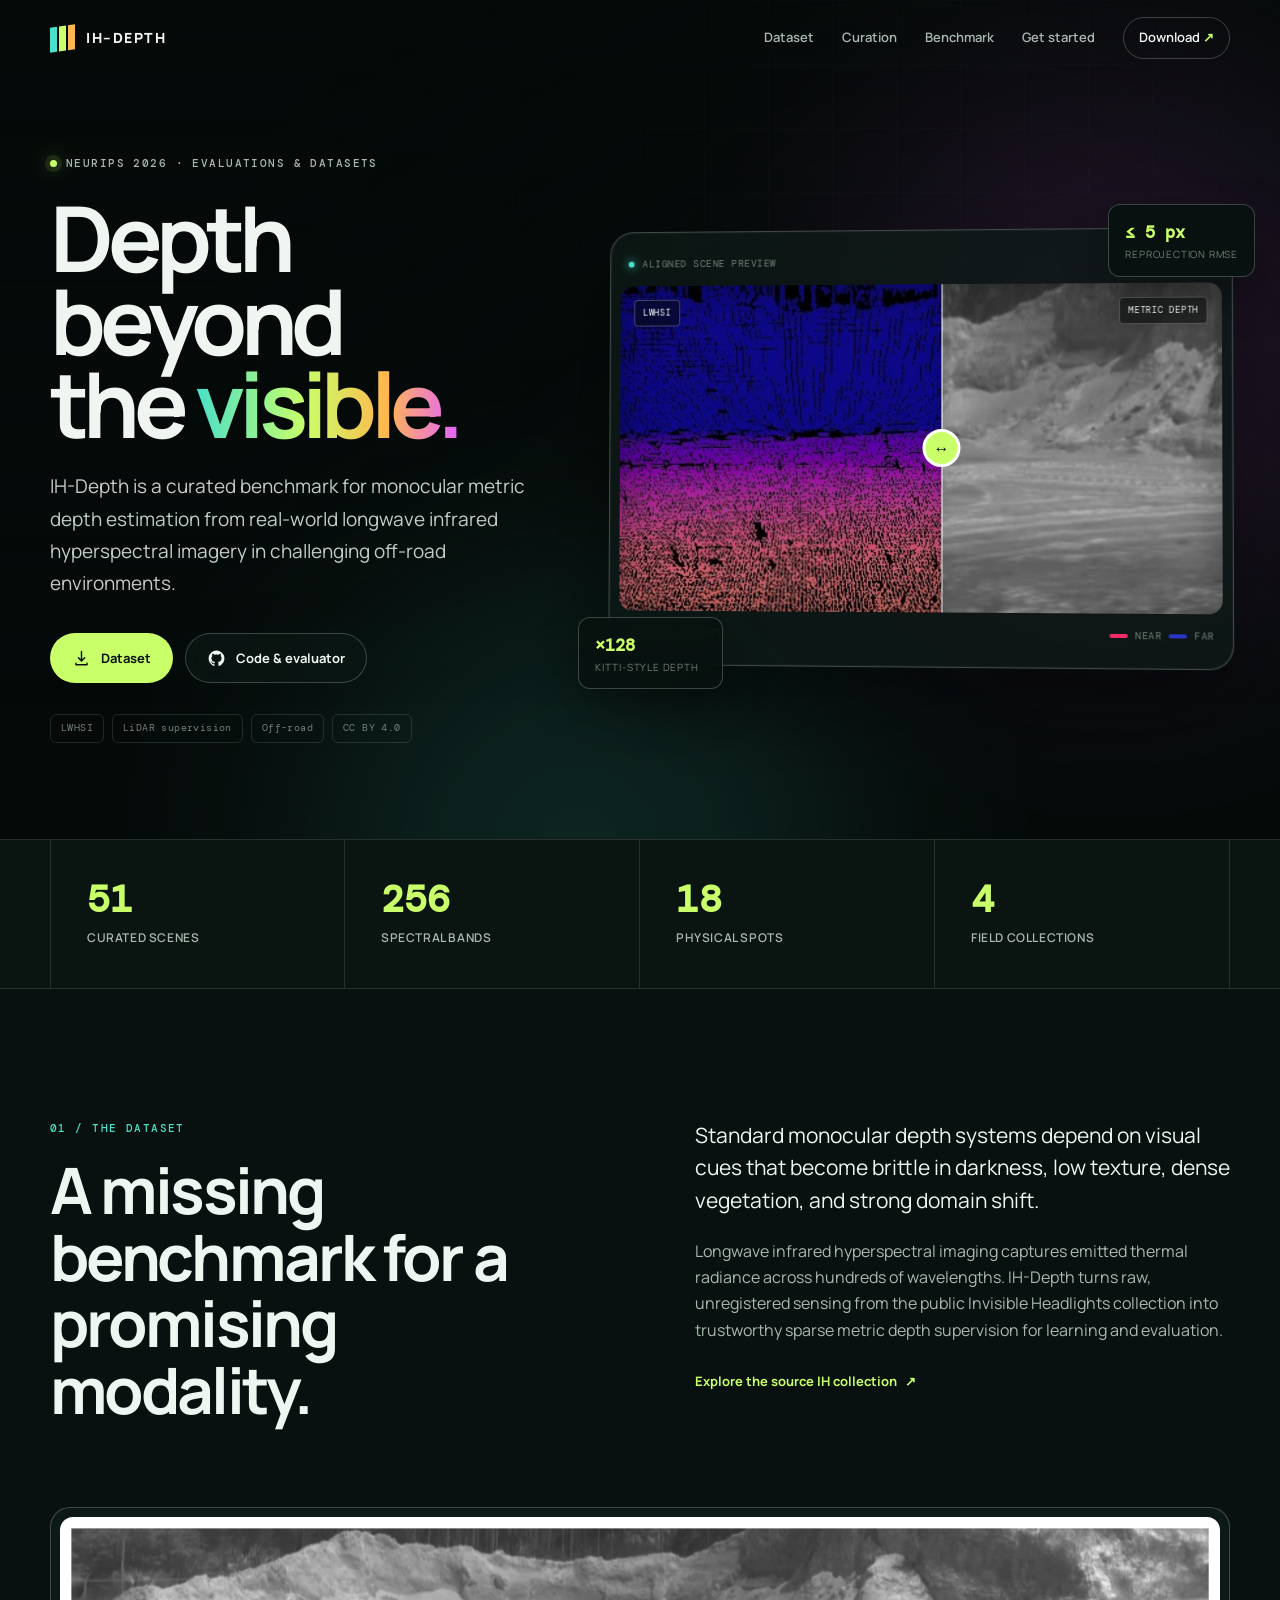
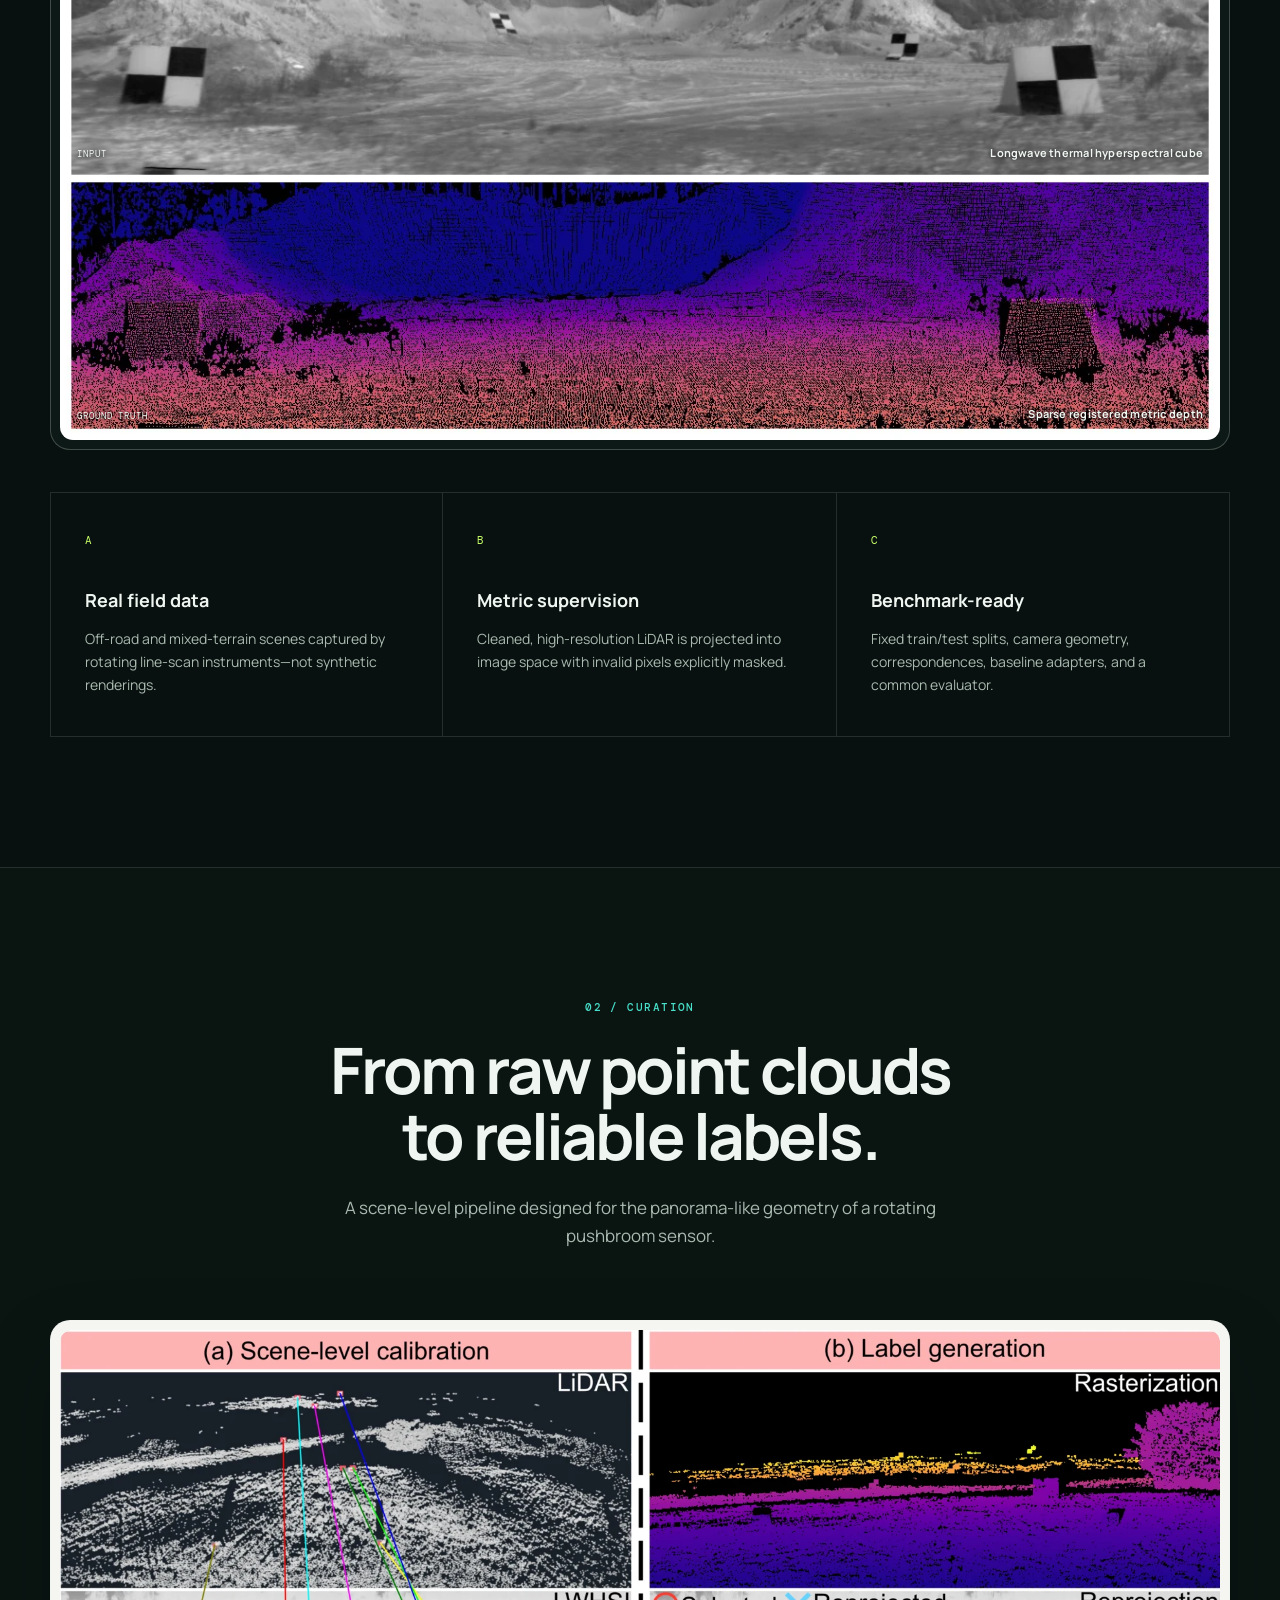
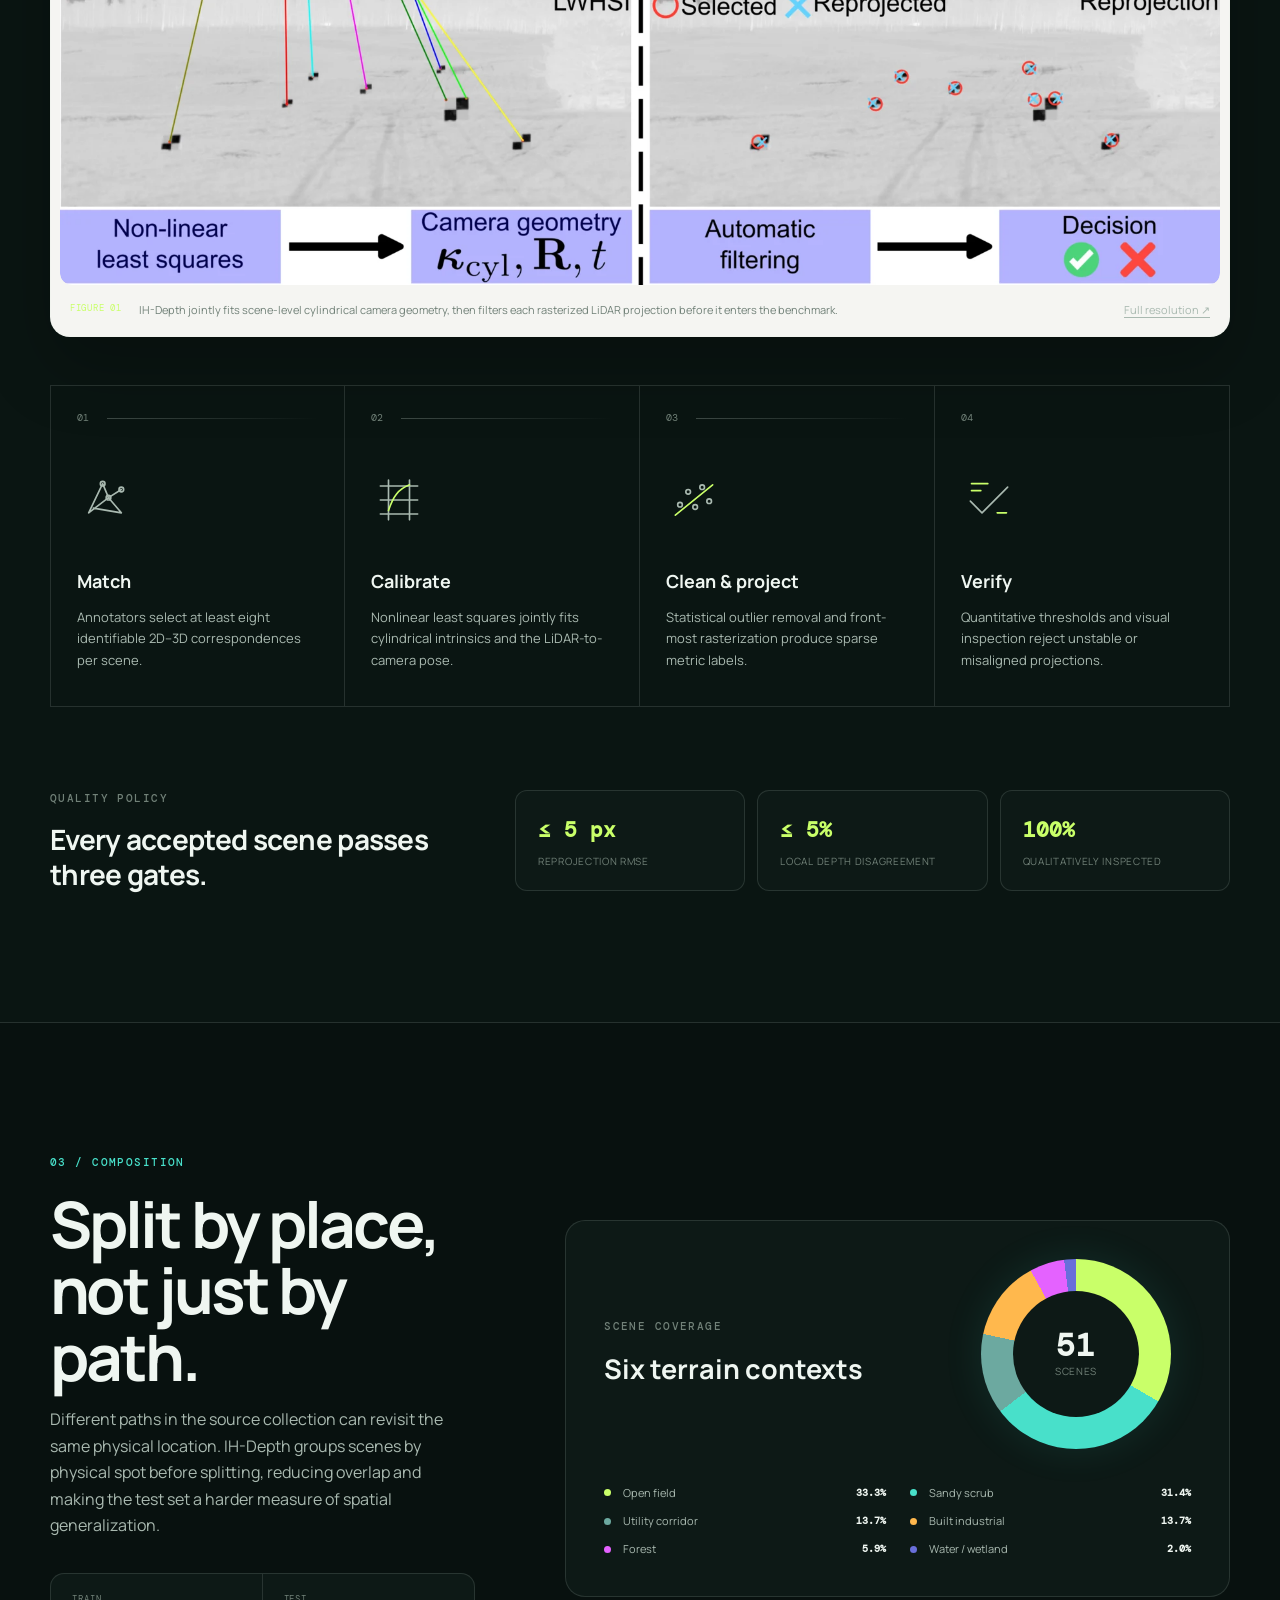
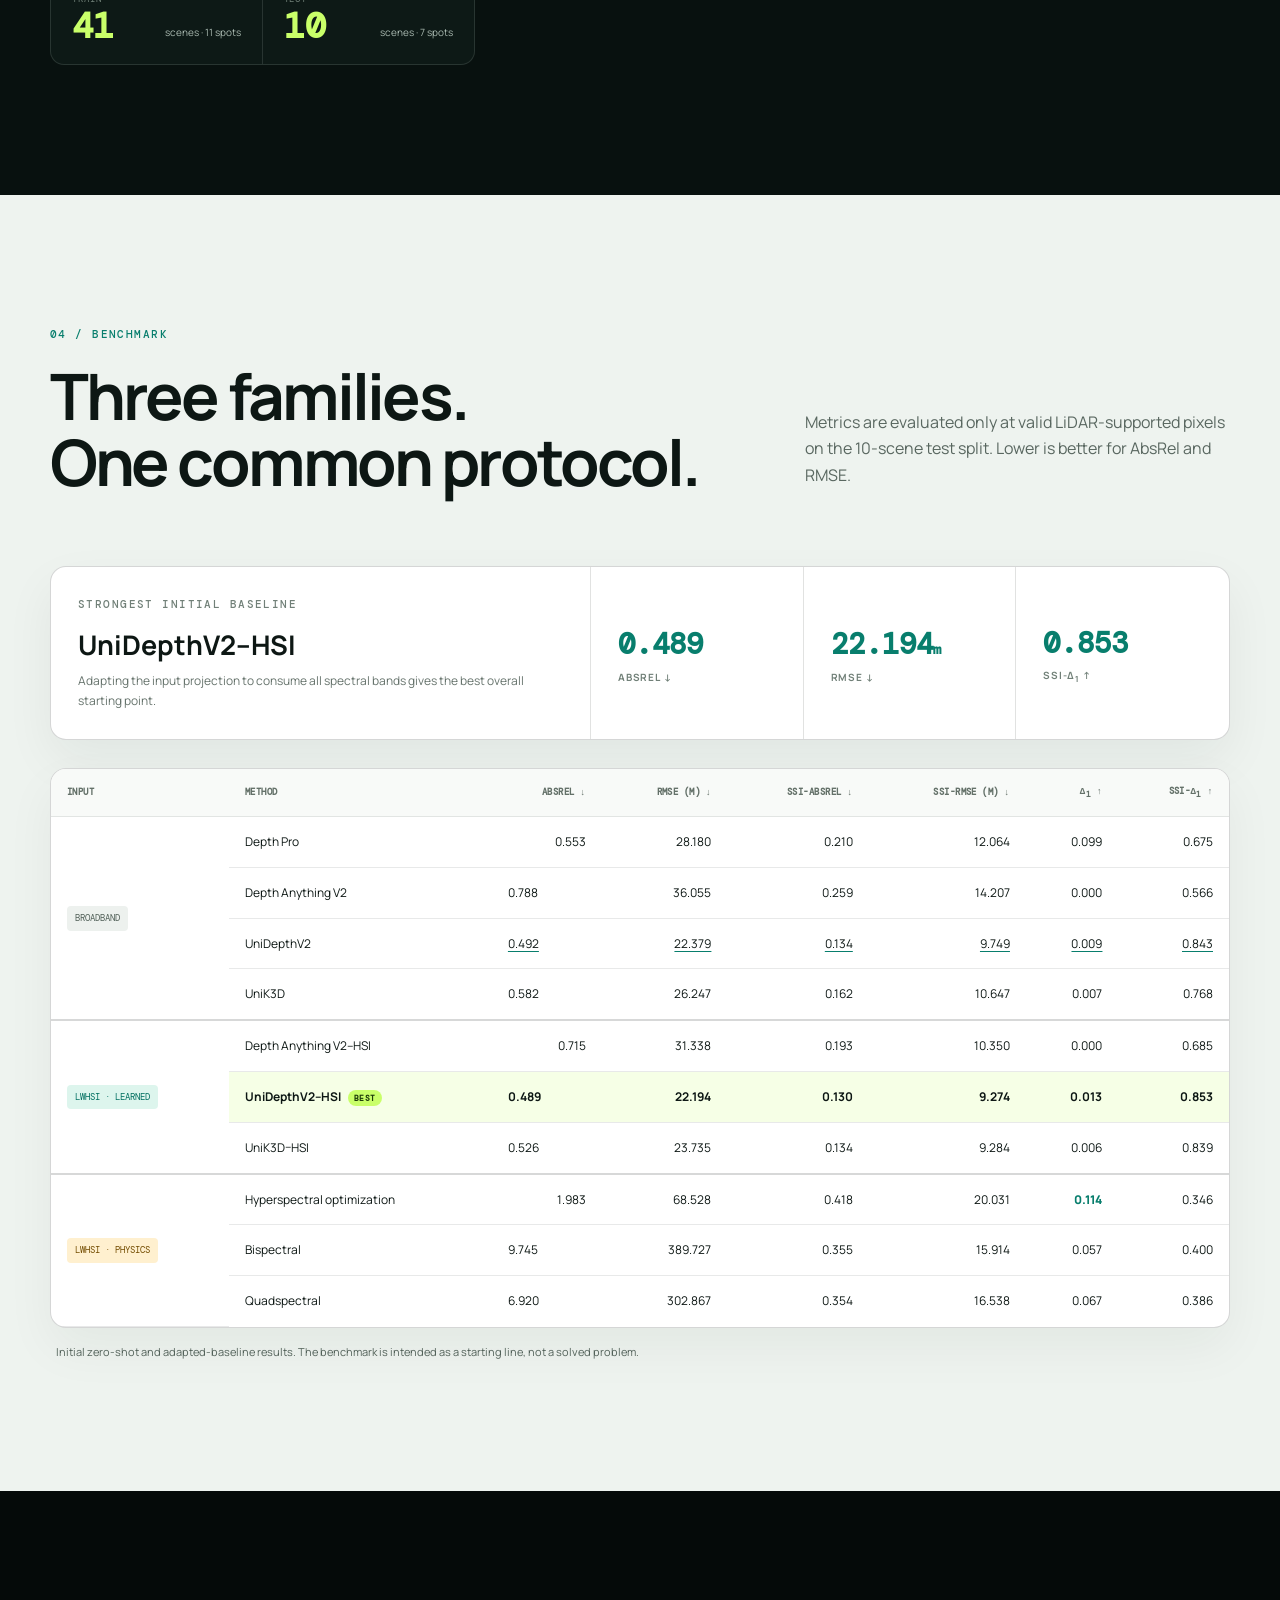
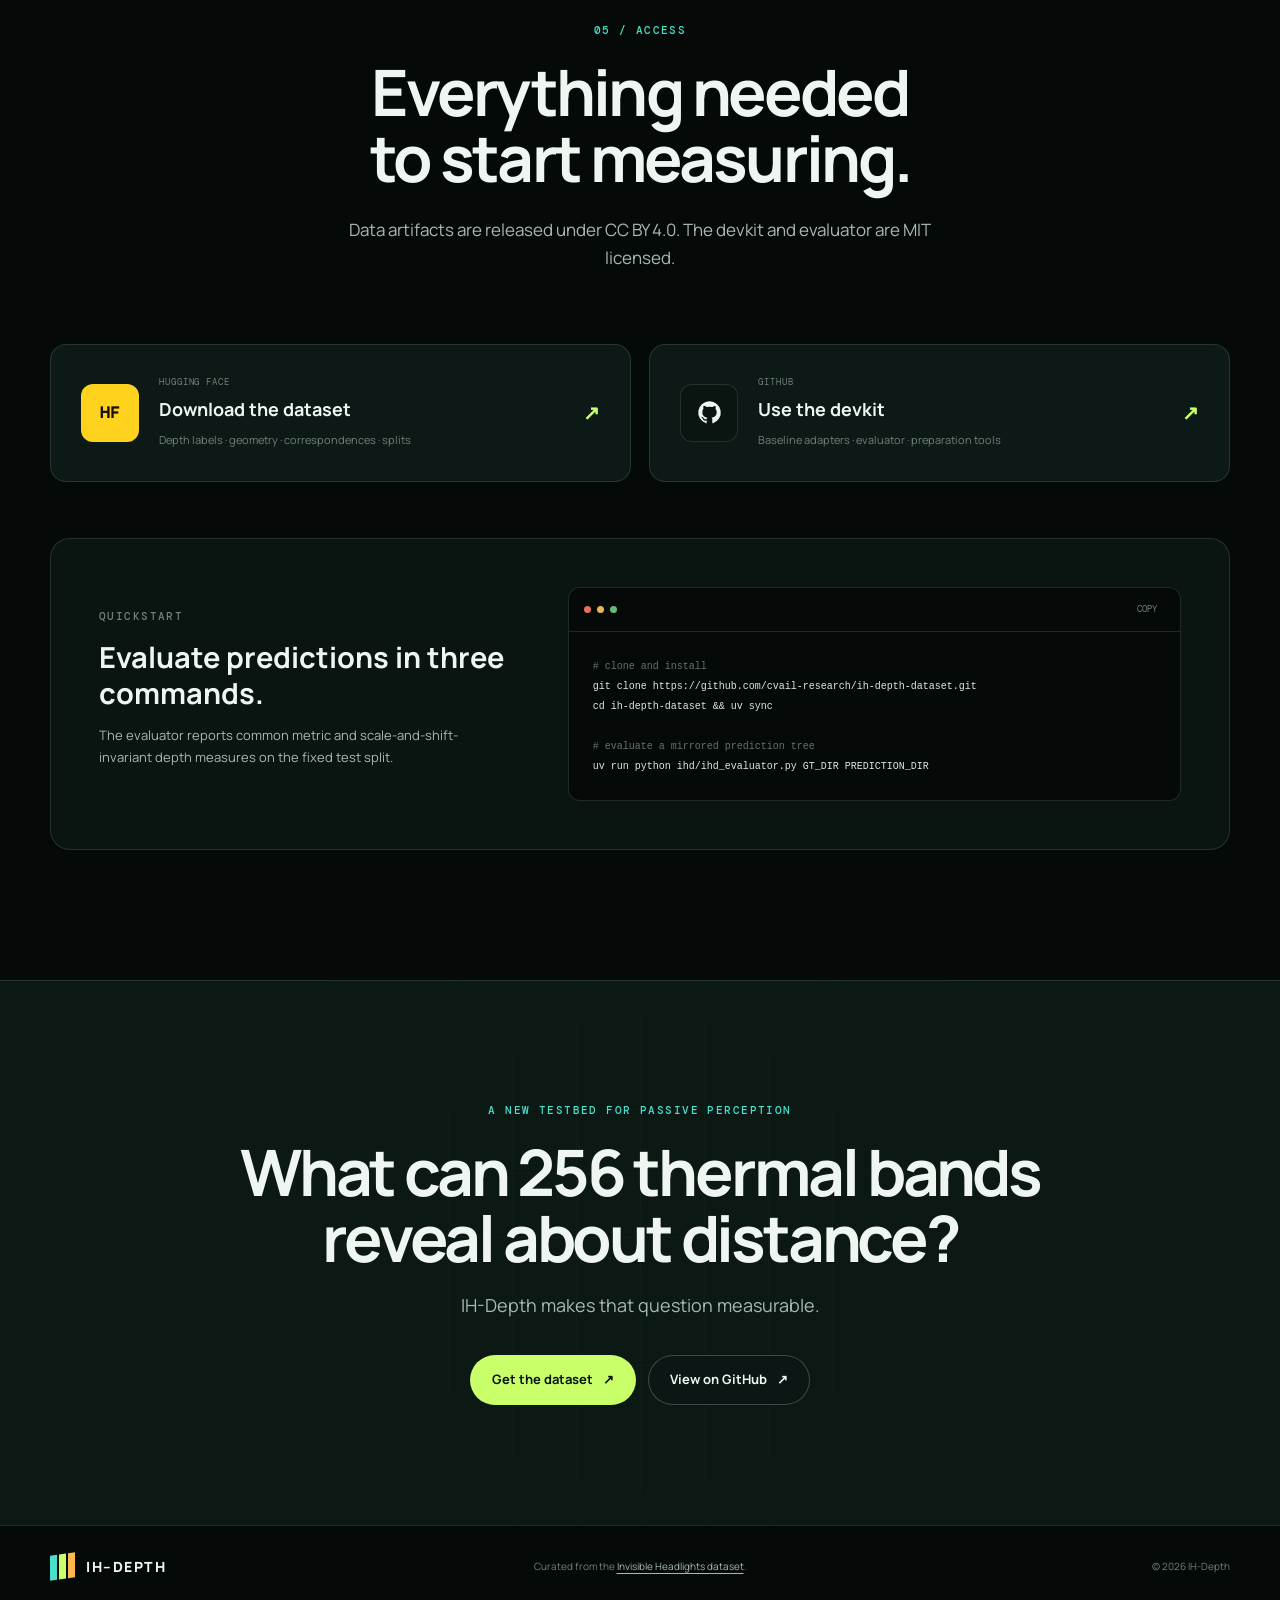
==== static/ih-depth/index.html @ dccfaf00 "feat: launch IH-Depth project page" ====
<!DOCTYPE html>
<html lang="en">
<head>
  <meta charset="utf-8">
  <meta name="viewport" content="width=device-width, initial-scale=1">
  <meta name="theme-color" content="#08110f">
  <meta name="description" content="IH-Depth is a curated benchmark for monocular metric depth estimation from real-world longwave infrared hyperspectral imagery in off-road environments.">
  <meta property="og:title" content="IH-Depth — Thermal hyperspectral depth, grounded in LiDAR">
  <meta property="og:description" content="51 real-world off-road scenes with registered sparse metric depth, cylindrical camera geometry, and a reproducible evaluator.">
  <meta property="og:type" content="website">
  <meta property="og:url" content="https://guillepinto.github.io/ih-depth/">
  <meta property="og:image" content="https://guillepinto.github.io/ih-depth/assets/dataset-overview.webp">
  <meta name="twitter:card" content="summary_large_image">
  <title>IH-Depth — LWHSI Monocular Metric Depth Benchmark</title>
  <link rel="preconnect" href="https://fonts.googleapis.com">
  <link rel="preconnect" href="https://fonts.gstatic.com" crossorigin>
  <link href="https://fonts.googleapis.com/css2?family=DM+Mono:wght@400;500&family=Manrope:wght@400;500;600;700;800&display=swap" rel="stylesheet">
  <link rel="icon" href="assets/favicon.svg" type="image/svg+xml">
  <link rel="stylesheet" href="style.css">
</head>
<body>
  <a class="skip-link" href="#main">Skip to content</a>

  <header class="site-header" data-header>
    <div class="shell nav-wrap">
      <a class="wordmark" href="#top" aria-label="IH-Depth home">
        <span class="wordmark-mark" aria-hidden="true"><i></i><i></i><i></i></span>
        <span>IH–DEPTH</span>
      </a>
      <button class="nav-toggle" type="button" aria-label="Open navigation" aria-expanded="false" data-nav-toggle>
        <span></span><span></span>
      </button>
      <nav class="nav-links" aria-label="Primary navigation" data-nav>
        <a href="#dataset">Dataset</a>
        <a href="#curation">Curation</a>
        <a href="#benchmark">Benchmark</a>
        <a href="#access">Get started</a>
        <a class="nav-cta" href="https://huggingface.co/datasets/SemilleroCV/ih-depth" target="_blank" rel="noreferrer">Download <span aria-hidden="true">↗</span></a>
      </nav>
    </div>
  </header>

  <main id="main">
    <section class="hero" id="top">
      <div class="hero-grid" aria-hidden="true"></div>
      <div class="spectral-glow spectral-glow-one" aria-hidden="true"></div>
      <div class="spectral-glow spectral-glow-two" aria-hidden="true"></div>
      <div class="shell hero-content">
        <div class="hero-copy reveal">
          <p class="eyebrow"><span class="signal-dot"></span> NeurIPS 2026 · Evaluations &amp; Datasets</p>
          <h1>Depth beyond<br>the <span class="spectral-text">visible.</span></h1>
          <p class="hero-lede">IH-Depth is a curated benchmark for monocular metric depth estimation from real-world longwave infrared hyperspectral imagery in challenging off-road environments.</p>
          <div class="hero-actions">
            <a class="button button-primary" href="https://huggingface.co/datasets/SemilleroCV/ih-depth" target="_blank" rel="noreferrer">
              <svg viewBox="0 0 24 24" aria-hidden="true"><path d="M12 3v12m0 0 4-4m-4 4-4-4M5 18v2h14v-2"/></svg>
              Dataset
            </a>
            <a class="button button-secondary" href="https://github.com/cvail-research/ih-depth-dataset" target="_blank" rel="noreferrer">
              <svg viewBox="0 0 24 24" aria-hidden="true"><path d="M12 2a10 10 0 0 0-3.16 19.49c.5.09.68-.22.68-.48v-1.88c-2.78.6-3.37-1.18-3.37-1.18-.45-1.16-1.11-1.47-1.11-1.47-.91-.62.07-.61.07-.61 1 .07 1.53 1.03 1.53 1.03.9 1.53 2.35 1.09 2.92.83.09-.65.35-1.09.64-1.34-2.22-.25-4.56-1.11-4.56-4.94 0-1.09.39-1.98 1.03-2.68-.1-.25-.45-1.27.1-2.64 0 0 .84-.27 2.75 1.02A9.56 9.56 0 0 1 12 6.82a9.5 9.5 0 0 1 2.5.34c1.91-1.29 2.75-1.02 2.75-1.02.55 1.37.2 2.39.1 2.64.64.7 1.03 1.59 1.03 2.68 0 3.84-2.34 4.68-4.57 4.93.36.31.68.92.68 1.85v2.77c0 .27.18.58.69.48A10 10 0 0 0 12 2Z"/></svg>
              Code &amp; evaluator
            </a>
          </div>
          <ul class="hero-tags" aria-label="Dataset characteristics">
            <li>LWHSI</li><li>LiDAR supervision</li><li>Off-road</li><li>CC BY 4.0</li>
          </ul>
        </div>

        <div class="hero-visual reveal" data-delay="1">
          <div class="visual-frame">
            <div class="visual-topbar">
              <div class="visual-label"><span></span> Aligned scene preview</div>
              <div class="visual-coordinates">51.0 / 256λ</div>
            </div>
            <div class="comparison" data-comparison style="--position: 54%" role="group" aria-label="Thermal and metric depth image comparison">
              <img class="comparison-image" src="assets/thermal-scene.webp" srcset="assets/thermal-scene-600.webp 600w, assets/thermal-scene.webp 1200w" sizes="(max-width: 760px) 100vw, 620px" width="1200" height="252" alt="Broadband thermal view of an off-road scene" fetchpriority="high">
              <div class="comparison-overlay">
                <img class="comparison-image" src="assets/depth-scene.webp" srcset="assets/depth-scene-600.webp 600w, assets/depth-scene.webp 1200w" sizes="(max-width: 760px) 100vw, 620px" width="1200" height="252" alt="LiDAR-derived metric depth projection of the same scene" fetchpriority="high">
              </div>
              <div class="comparison-divider" aria-hidden="true"><span>↔</span></div>
              <input type="range" min="0" max="100" value="54" aria-label="Compare thermal image with registered depth" data-comparison-slider>
              <span class="image-chip chip-left">LWHSI</span>
              <span class="image-chip chip-right">METRIC DEPTH</span>
            </div>
            <div class="visual-footer">
              <span>Drag to inspect</span>
              <span class="depth-key"><i></i> near <b></b> far</span>
            </div>
          </div>
          <div class="floating-note note-top"><strong>≤ 5 px</strong><span>reprojection RMSE</span></div>
          <div class="floating-note note-bottom"><strong>×128</strong><span>KITTI-style depth</span></div>
        </div>
      </div>
    </section>

    <section class="stat-band" aria-label="Dataset overview">
      <div class="shell stat-grid">
        <div class="stat reveal"><strong>51</strong><span>curated scenes</span></div>
        <div class="stat reveal" data-delay="1"><strong>256</strong><span>spectral bands</span></div>
        <div class="stat reveal" data-delay="2"><strong>18</strong><span>physical spots</span></div>
        <div class="stat reveal" data-delay="3"><strong>4</strong><span>field collections</span></div>
      </div>
    </section>

    <section class="section intro" id="dataset">
      <div class="shell split-layout">
        <div class="section-heading reveal">
          <p class="kicker">01 / THE DATASET</p>
          <h2>A missing benchmark for a promising modality.</h2>
        </div>
        <div class="intro-copy reveal" data-delay="1">
          <p class="lead">Standard monocular depth systems depend on visual cues that become brittle in darkness, low texture, dense vegetation, and strong domain shift.</p>
          <p>Longwave infrared hyperspectral imaging captures emitted thermal radiance across hundreds of wavelengths. IH-Depth turns raw, unregistered sensing from the public Invisible Headlights collection into trustworthy sparse metric depth supervision for learning and evaluation.</p>
          <a class="text-link" href="https://registry.opendata.aws/darpa-invisible-headlights/" target="_blank" rel="noreferrer">Explore the source IH collection <span>↗</span></a>
        </div>
      </div>

      <div class="shell panorama-card reveal">
        <img src="assets/dataset-overview.webp" srcset="assets/dataset-overview-612.webp 612w, assets/dataset-overview.webp 1224w" sizes="(max-width: 760px) 100vw, 1180px" width="1224" height="552" alt="A thermal hyperspectral scene paired with a colored LiDAR depth projection" loading="lazy" decoding="async">
        <div class="panorama-caption">
          <div><span>INPUT</span><strong>Longwave thermal hyperspectral cube</strong></div>
          <div><span>GROUND TRUTH</span><strong>Sparse registered metric depth</strong></div>
        </div>
      </div>

      <div class="shell details-grid">
        <article class="detail-card reveal">
          <div class="detail-index">A</div>
          <h3>Real field data</h3>
          <p>Off-road and mixed-terrain scenes captured by rotating line-scan instruments—not synthetic renderings.</p>
        </article>
        <article class="detail-card reveal" data-delay="1">
          <div class="detail-index">B</div>
          <h3>Metric supervision</h3>
          <p>Cleaned, high-resolution LiDAR is projected into image space with invalid pixels explicitly masked.</p>
        </article>
        <article class="detail-card reveal" data-delay="2">
          <div class="detail-index">C</div>
          <h3>Benchmark-ready</h3>
          <p>Fixed train/test splits, camera geometry, correspondences, baseline adapters, and a common evaluator.</p>
        </article>
      </div>
    </section>

    <section class="section curation-section" id="curation">
      <div class="shell">
        <div class="section-heading centered reveal">
          <p class="kicker">02 / CURATION</p>
          <h2>From raw point clouds<br>to reliable labels.</h2>
          <p class="section-subtitle">A scene-level pipeline designed for the panorama-like geometry of a rotating pushbroom sensor.</p>
        </div>

        <figure class="overview-figure reveal">
          <a class="figure-link" href="assets/curation-overview.webp" target="_blank" aria-label="Open the curation overview figure at full resolution">
            <img src="assets/curation-overview.webp" srcset="assets/curation-overview-450.webp 450w, assets/curation-overview-900.webp 900w, assets/curation-overview.webp 1800w" sizes="(max-width: 760px) 100vw, 1180px" width="1800" height="862" alt="IH-Depth pipeline: scene-level calibration matches LiDAR and LWHSI correspondences with nonlinear least squares, then rasterization, reprojection, and automatic filtering generate accepted depth labels" loading="lazy" decoding="async">
          </a>
          <figcaption><span>Figure 01</span> IH-Depth jointly fits scene-level cylindrical camera geometry, then filters each rasterized LiDAR projection before it enters the benchmark. <a href="assets/curation-overview.webp" target="_blank">Full resolution ↗</a></figcaption>
        </figure>

        <div class="pipeline">
          <article class="pipeline-step reveal">
            <div class="step-top"><span>01</span><i></i></div>
            <svg viewBox="0 0 48 48" aria-hidden="true"><path d="M10 35 22 10l5 12 11-7M10 35l17-13 11 13M14 31l24 4"/><circle cx="22" cy="10" r="2"/><circle cx="27" cy="22" r="2"/><circle cx="38" cy="15" r="2"/></svg>
            <h3>Match</h3>
            <p>Annotators select at least eight identifiable 2D–3D correspondences per scene.</p>
          </article>
          <article class="pipeline-step reveal" data-delay="1">
            <div class="step-top"><span>02</span><i></i></div>
            <svg viewBox="0 0 48 48" aria-hidden="true"><path d="M8 12h32M8 24h32M8 36h32M15 7v34M33 7v34"/><path class="accent-stroke" d="M15 33c4-12 8-18 18-22"/></svg>
            <h3>Calibrate</h3>
            <p>Nonlinear least squares jointly fits cylindrical intrinsics and the LiDAR-to-camera pose.</p>
          </article>
          <article class="pipeline-step reveal" data-delay="2">
            <div class="step-top"><span>03</span><i></i></div>
            <svg viewBox="0 0 48 48" aria-hidden="true"><circle cx="12" cy="28" r="2"/><circle cx="19" cy="17" r="2"/><circle cx="25" cy="30" r="2"/><circle cx="31" cy="13" r="2"/><circle cx="37" cy="25" r="2"/><path class="accent-stroke" d="m8 37 32-26"/></svg>
            <h3>Clean &amp; project</h3>
            <p>Statistical outlier removal and front-most rasterization produce sparse metric labels.</p>
          </article>
          <article class="pipeline-step reveal" data-delay="3">
            <div class="step-top"><span>04</span></div>
            <svg viewBox="0 0 48 48" aria-hidden="true"><path d="M8 25 18 35 40 13"/><path class="accent-stroke" d="M9 10h14M9 16h8M31 35h8"/></svg>
            <h3>Verify</h3>
            <p>Quantitative thresholds and visual inspection reject unstable or misaligned projections.</p>
          </article>
        </div>

        <div class="quality-row">
          <div class="quality-copy reveal">
            <p class="micro-label">QUALITY POLICY</p>
            <h3>Every accepted scene passes three gates.</h3>
          </div>
          <div class="quality-gates reveal" data-delay="1">
            <div><strong>≤ 5 px</strong><span>reprojection RMSE</span></div>
            <div><strong>≤ 5%</strong><span>local depth disagreement</span></div>
            <div><strong>100%</strong><span>qualitatively inspected</span></div>
          </div>
        </div>
      </div>
    </section>

    <section class="section composition-section">
      <div class="shell composition-grid">
        <div class="composition-copy reveal">
          <p class="kicker">03 / COMPOSITION</p>
          <h2>Split by place,<br>not just by path.</h2>
          <p>Different paths in the source collection can revisit the same physical location. IH-Depth groups scenes by physical spot before splitting, reducing overlap and making the test set a harder measure of spatial generalization.</p>
          <div class="split-card">
            <div><span>TRAIN</span><strong>41</strong><small>scenes · 11 spots</small></div>
            <div><span>TEST</span><strong>10</strong><small>scenes · 7 spots</small></div>
          </div>
        </div>

        <div class="terrain-card reveal" data-delay="1">
          <div class="terrain-top">
            <div>
              <p class="micro-label">SCENE COVERAGE</p>
              <h3>Six terrain contexts</h3>
            </div>
            <div class="donut" role="img" aria-label="Scene categories: 33.3% open field, 31.4% sandy scrub, 13.7% utility corridor, 13.7% built industrial, 5.9% forest, 2% water"><span><b>51</b> scenes</span></div>
          </div>
          <div class="legend">
            <div><i class="terrain-1"></i><span>Open field</span><strong>33.3%</strong></div>
            <div><i class="terrain-2"></i><span>Sandy scrub</span><strong>31.4%</strong></div>
            <div><i class="terrain-3"></i><span>Utility corridor</span><strong>13.7%</strong></div>
            <div><i class="terrain-4"></i><span>Built industrial</span><strong>13.7%</strong></div>
            <div><i class="terrain-5"></i><span>Forest</span><strong>5.9%</strong></div>
            <div><i class="terrain-6"></i><span>Water / wetland</span><strong>2.0%</strong></div>
          </div>
        </div>
      </div>
    </section>

    <section class="section benchmark-section" id="benchmark">
      <div class="shell">
        <div class="section-heading benchmark-heading reveal">
          <div>
            <p class="kicker">04 / BENCHMARK</p>
            <h2>Three families.<br>One common protocol.</h2>
          </div>
          <p>Metrics are evaluated only at valid LiDAR-supported pixels on the 10-scene test split. Lower is better for AbsRel and RMSE.</p>
        </div>

        <div class="result-callout reveal">
          <div class="result-copy">
            <p class="micro-label">STRONGEST INITIAL BASELINE</p>
            <h3>UniDepthV2–HSI</h3>
            <p>Adapting the input projection to consume all spectral bands gives the best overall starting point.</p>
          </div>
          <div class="metric"><strong>0.489</strong><span>AbsRel ↓</span></div>
          <div class="metric"><strong>22.194<span>m</span></strong><span>RMSE ↓</span></div>
          <div class="metric"><strong>0.853</strong><span>SSI-δ<sub>1</sub> ↑</span></div>
        </div>

        <section class="table-wrap reveal" aria-label="Benchmark results" tabindex="0">
          <table>
            <thead>
              <tr><th scope="col">Input</th><th scope="col">Method</th><th scope="col">AbsRel ↓</th><th scope="col">RMSE (m) ↓</th><th scope="col">SSI-AbsRel ↓</th><th scope="col">SSI-RMSE (m) ↓</th><th scope="col">δ<sub>1</sub> ↑</th><th scope="col">SSI-δ<sub>1</sub> ↑</th></tr>
            </thead>
            <tbody>
              <tr><td rowspan="4"><span class="input-pill">Broadband</span></td><td>Depth Pro</td><td>0.553</td><td>28.180</td><td>0.210</td><td>12.064</td><td>0.099</td><td>0.675</td></tr>
              <tr><td>Depth Anything V2</td><td>0.788</td><td>36.055</td><td>0.259</td><td>14.207</td><td>0.000</td><td>0.566</td></tr>
              <tr class="runner-up"><td>UniDepthV2</td><td>0.492</td><td>22.379</td><td>0.134</td><td>9.749</td><td>0.009</td><td>0.843</td></tr>
              <tr><td>UniK3D</td><td>0.582</td><td>26.247</td><td>0.162</td><td>10.647</td><td>0.007</td><td>0.768</td></tr>
              <tr class="group-start"><td rowspan="3"><span class="input-pill hsi">LWHSI · learned</span></td><td>Depth Anything V2–HSI</td><td>0.715</td><td>31.338</td><td>0.193</td><td>10.350</td><td>0.000</td><td>0.685</td></tr>
              <tr class="best"><td>UniDepthV2–HSI <span class="best-tag">best</span></td><td>0.489</td><td>22.194</td><td>0.130</td><td>9.274</td><td>0.013</td><td>0.853</td></tr>
              <tr><td>UniK3D–HSI</td><td>0.526</td><td>23.735</td><td>0.134</td><td>9.284</td><td>0.006</td><td>0.839</td></tr>
              <tr class="group-start"><td rowspan="3"><span class="input-pill physics">LWHSI · physics</span></td><td>Hyperspectral optimization</td><td>1.983</td><td>68.528</td><td>0.418</td><td>20.031</td><td class="best-cell">0.114</td><td>0.346</td></tr>
              <tr><td>Bispectral</td><td>9.745</td><td>389.727</td><td>0.355</td><td>15.914</td><td>0.057</td><td>0.400</td></tr>
              <tr><td>Quadspectral</td><td>6.920</td><td>302.867</td><td>0.354</td><td>16.538</td><td>0.067</td><td>0.386</td></tr>
            </tbody>
          </table>
        </section>
        <p class="table-note">Initial zero-shot and adapted-baseline results. The benchmark is intended as a starting line, not a solved problem.</p>
      </div>
    </section>

    <section class="section access-section" id="access">
      <div class="shell">
        <div class="section-heading centered reveal">
          <p class="kicker">05 / ACCESS</p>
          <h2>Everything needed<br>to start measuring.</h2>
          <p class="section-subtitle">Data artifacts are released under CC BY 4.0. The devkit and evaluator are MIT licensed.</p>
        </div>

        <div class="resource-grid">
          <a class="resource-card reveal" href="https://huggingface.co/datasets/SemilleroCV/ih-depth" target="_blank" rel="noreferrer">
            <div class="resource-icon hf-icon" aria-hidden="true">HF</div>
            <div><p>HUGGING FACE</p><h3>Download the dataset</h3><span>Depth labels · geometry · correspondences · splits</span></div>
            <b aria-hidden="true">↗</b>
          </a>
          <a class="resource-card reveal" data-delay="1" href="https://github.com/cvail-research/ih-depth-dataset" target="_blank" rel="noreferrer">
            <div class="resource-icon" aria-hidden="true">
              <svg viewBox="0 0 24 24"><path d="M12 2a10 10 0 0 0-3.16 19.49c.5.09.68-.22.68-.48v-1.88c-2.78.6-3.37-1.18-3.37-1.18-.45-1.16-1.11-1.47-1.11-1.47-.91-.62.07-.61.07-.61 1 .07 1.53 1.03 1.53 1.03.9 1.53 2.35 1.09 2.92.83.09-.65.35-1.09.64-1.34-2.22-.25-4.56-1.11-4.56-4.94 0-1.09.39-1.98 1.03-2.68-.1-.25-.45-1.27.1-2.64 0 0 .84-.27 2.75 1.02A9.56 9.56 0 0 1 12 6.82a9.5 9.5 0 0 1 2.5.34c1.91-1.29 2.75-1.02 2.75-1.02.55 1.37.2 2.39.1 2.64.64.7 1.03 1.59 1.03 2.68 0 3.84-2.34 4.68-4.57 4.93.36.31.68.92.68 1.85v2.77c0 .27.18.58.69.48A10 10 0 0 0 12 2Z"/></svg>
            </div>
            <div><p>GITHUB</p><h3>Use the devkit</h3><span>Baseline adapters · evaluator · preparation tools</span></div>
            <b aria-hidden="true">↗</b>
          </a>
        </div>

        <div class="quickstart reveal">
          <div class="quickstart-copy">
            <p class="micro-label">QUICKSTART</p>
            <h3>Evaluate predictions in three commands.</h3>
            <p>The evaluator reports common metric and scale-and-shift-invariant depth measures on the fixed test split.</p>
          </div>
          <div class="code-panel">
            <div class="code-top"><span><i></i><i></i><i></i></span><button type="button" data-copy data-copy-target="quickstart-code">Copy</button></div>
            <pre id="quickstart-code"><code><span class="code-muted"># clone and install</span>
git clone https://github.com/cvail-research/ih-depth-dataset.git
cd ih-depth-dataset &amp;&amp; uv sync

<span class="code-muted"># evaluate a mirrored prediction tree</span>
uv run python ihd/ihd_evaluator.py GT_DIR PREDICTION_DIR</code></pre>
          </div>
        </div>
      </div>
    </section>

    <section class="closing">
      <div class="closing-grid" aria-hidden="true"></div>
      <div class="shell closing-inner reveal">
        <p class="kicker">A NEW TESTBED FOR PASSIVE PERCEPTION</p>
        <h2>What can 256 thermal bands reveal about distance?</h2>
        <p>IH-Depth makes that question measurable.</p>
        <div class="hero-actions centered-actions">
          <a class="button button-primary" href="https://huggingface.co/datasets/SemilleroCV/ih-depth" target="_blank" rel="noreferrer">Get the dataset <span aria-hidden="true">↗</span></a>
          <a class="button button-secondary" href="https://github.com/cvail-research/ih-depth-dataset" target="_blank" rel="noreferrer">View on GitHub <span aria-hidden="true">↗</span></a>
        </div>
      </div>
    </section>
  </main>

  <footer class="footer">
    <div class="shell footer-inner">
      <a class="wordmark" href="#top"><span class="wordmark-mark" aria-hidden="true"><i></i><i></i><i></i></span><span>IH–DEPTH</span></a>
      <p>Curated from the <a href="https://registry.opendata.aws/darpa-invisible-headlights/" target="_blank" rel="noreferrer">Invisible Headlights dataset</a>.</p>
      <p>© 2026 IH-Depth</p>
    </div>
  </footer>

  <script src="script.js"></script>
</body>
</html>
---- static/ih-depth/style.css ----
:root {
  --ink: #eff6f1;
  --ink-soft: #a9b9b0;
  --ink-dim: #718178;
  --bg: #08110f;
  --bg-deep: #050a09;
  --panel: #0d1916;
  --panel-light: #12211d;
  --line: rgba(224, 239, 230, 0.13);
  --line-strong: rgba(224, 239, 230, 0.24);
  --acid: #c9ff69;
  --amber: #ffb84d;
  --magenta: #e462ff;
  --cyan: #48e0ca;
  --shell: min(1180px, calc(100vw - 48px));
  --radius: 20px;
}

* { box-sizing: border-box; }
html { scroll-behavior: smooth; scroll-padding-top: 88px; }
body {
  margin: 0;
  color: var(--ink);
  background: var(--bg);
  font-family: "Manrope", Arial, sans-serif;
  font-size: 16px;
  line-height: 1.65;
  -webkit-font-smoothing: antialiased;
}
body.nav-open { overflow: hidden; }
a { color: inherit; }
img { display: block; max-width: 100%; height: auto; }
button, input { font: inherit; }
::selection { color: var(--bg-deep); background: var(--acid); }

.skip-link {
  position: fixed;
  z-index: 1000;
  top: 8px;
  left: 8px;
  padding: 8px 14px;
  color: var(--bg);
  background: var(--acid);
  transform: translateY(-150%);
}
.skip-link:focus { transform: none; }
.shell { width: var(--shell); margin-inline: auto; }

.site-header {
  position: fixed;
  z-index: 100;
  top: 0;
  width: 100%;
  border-bottom: 1px solid transparent;
  transition: background .25s ease, border-color .25s ease, backdrop-filter .25s ease;
}
.site-header.is-scrolled {
  background: rgba(5, 10, 9, .82);
  border-color: var(--line);
  backdrop-filter: blur(18px);
}
.nav-wrap { height: 76px; display: flex; align-items: center; justify-content: space-between; }
.wordmark { display: inline-flex; gap: 11px; align-items: center; color: var(--ink); font-size: 14px; font-weight: 800; letter-spacing: .11em; text-decoration: none; }
.wordmark-mark { display: grid; width: 25px; height: 25px; grid-template-columns: repeat(3, 1fr); gap: 2px; transform: skewY(-8deg); }
.wordmark-mark i { display: block; background: var(--cyan); }
.wordmark-mark i:nth-child(2) { background: var(--acid); }
.wordmark-mark i:nth-child(3) { background: var(--amber); }
.nav-links { display: flex; align-items: center; gap: 28px; }
.nav-links a { color: var(--ink-soft); font-size: 13px; font-weight: 600; text-decoration: none; transition: color .2s ease; }
.nav-links a:hover { color: var(--ink); }
.nav-links .nav-cta { padding: 9px 15px; color: var(--ink); border: 1px solid var(--line-strong); border-radius: 999px; }
.nav-cta span { color: var(--acid); }
.nav-toggle { display: none; width: 42px; height: 42px; padding: 0; border: 1px solid var(--line); border-radius: 50%; background: var(--panel); }
.nav-toggle span { display: block; width: 17px; height: 1px; margin: 5px auto; background: var(--ink); transition: transform .2s ease; }

.hero { position: relative; min-height: 820px; overflow: hidden; padding: 154px 0 96px; background: var(--bg-deep); }
.hero-grid, .closing-grid {
  position: absolute;
  inset: 0;
  opacity: .48;
  background-image: linear-gradient(rgba(168, 205, 182, .07) 1px, transparent 1px), linear-gradient(90deg, rgba(168, 205, 182, .07) 1px, transparent 1px);
  background-size: 64px 64px;
  mask-image: linear-gradient(to bottom, black 0%, transparent 85%);
}
.hero-grid::after {
  content: "";
  position: absolute;
  inset: 0;
  background: radial-gradient(circle at 70% 50%, transparent 0, var(--bg-deep) 70%);
}
.spectral-glow { position: absolute; width: 540px; height: 540px; border-radius: 50%; filter: blur(120px); opacity: .12; }
.spectral-glow-one { top: 90px; right: -100px; background: var(--magenta); }
.spectral-glow-two { bottom: -280px; left: 24%; background: var(--cyan); }
.hero-content { position: relative; display: grid; grid-template-columns: .88fr 1.12fr; gap: 64px; align-items: center; }
.eyebrow, .kicker, .micro-label { margin: 0; font-family: "DM Mono", monospace; font-size: 11px; font-weight: 500; letter-spacing: .13em; text-transform: uppercase; }
.eyebrow { display: flex; align-items: center; gap: 9px; color: var(--ink-soft); }
.signal-dot { width: 7px; height: 7px; border-radius: 50%; background: var(--acid); box-shadow: 0 0 0 5px rgba(201, 255, 105, .1), 0 0 20px rgba(201, 255, 105, .7); }
.hero h1 { max-width: 720px; margin: 24px 0 26px; font-size: clamp(62px, 7.1vw, 106px); line-height: .91; letter-spacing: -.065em; }
.spectral-text { color: transparent; background: linear-gradient(90deg, var(--cyan), var(--acid) 42%, var(--amber) 72%, var(--magenta)); background-clip: text; -webkit-background-clip: text; }
.hero-lede { max-width: 610px; margin: 0; color: #c3cec7; font-size: 19px; line-height: 1.7; }
.hero-actions { display: flex; flex-wrap: wrap; gap: 12px; margin-top: 34px; }
.button { display: inline-flex; min-height: 50px; padding: 0 21px; align-items: center; justify-content: center; gap: 10px; border: 1px solid transparent; border-radius: 999px; font-size: 13px; font-weight: 700; text-decoration: none; transition: transform .2s ease, background .2s ease, border-color .2s ease; }
.button:hover { transform: translateY(-2px); }
.button svg { width: 19px; height: 19px; fill: none; stroke: currentColor; stroke-width: 1.8; stroke-linecap: round; stroke-linejoin: round; }
.button-secondary svg { fill: currentColor; stroke: none; }
.button-primary { color: #0a130f; background: var(--acid); }
.button-primary:hover { background: #dcff9d; }
.button-secondary { color: var(--ink); border-color: var(--line-strong); background: rgba(13, 25, 22, .68); backdrop-filter: blur(12px); }
.button-secondary:hover { border-color: rgba(201, 255, 105, .48); background: var(--panel); }
.hero-tags { display: flex; flex-wrap: wrap; gap: 8px; margin: 31px 0 0; padding: 0; list-style: none; }
.hero-tags li { padding: 5px 10px; color: var(--ink-dim); border: 1px solid var(--line); border-radius: 6px; font-family: "DM Mono", monospace; font-size: 10px; letter-spacing: .04em; }

.hero-visual { position: relative; min-width: 0; }
.visual-frame { position: relative; overflow: hidden; padding: 10px; border: 1px solid var(--line-strong); border-radius: 24px; background: rgba(13, 25, 22, .78); box-shadow: 0 40px 100px rgba(0, 0, 0, .42); transform: perspective(1300px) rotateY(-3deg) rotateX(1deg); }
.visual-frame::before { content: ""; position: absolute; z-index: 2; inset: 0; pointer-events: none; border-radius: inherit; box-shadow: inset 0 0 0 1px rgba(255,255,255,.04); }
.visual-topbar, .visual-footer { height: 44px; padding: 0 8px; display: flex; align-items: center; justify-content: space-between; color: var(--ink-dim); font-family: "DM Mono", monospace; font-size: 10px; letter-spacing: .05em; text-transform: uppercase; }
.visual-label { display: flex; align-items: center; gap: 8px; }
.visual-label span { width: 6px; height: 6px; border-radius: 50%; background: var(--cyan); box-shadow: 0 0 10px var(--cyan); }
.comparison { position: relative; height: 328px; overflow: hidden; border-radius: 14px; background: #111; cursor: ew-resize; touch-action: pan-y; }
.comparison::after { content: ""; position: absolute; inset: 0; pointer-events: none; box-shadow: inset 0 0 45px rgba(0,0,0,.35); }
.comparison-image { width: 100%; height: 100%; object-fit: cover; }
.comparison-overlay { position: absolute; inset: 0; overflow: hidden; clip-path: inset(0 calc(100% - var(--position)) 0 0); }
.comparison-overlay .comparison-image { width: 100%; max-width: none; }
.comparison-divider { position: absolute; z-index: 3; top: 0; bottom: 0; left: var(--position); width: 1px; background: rgba(255,255,255,.92); box-shadow: 0 0 12px rgba(0,0,0,.8); transform: translateX(-50%); pointer-events: none; }
.comparison-divider span { position: absolute; top: 50%; left: 50%; width: 38px; height: 38px; display: grid; place-items: center; color: var(--bg); border: 3px solid white; border-radius: 50%; background: var(--acid); font-weight: 800; transform: translate(-50%, -50%); }
.comparison input { position: absolute; z-index: 4; inset: 0; width: 100%; height: 100%; margin: 0; opacity: 0; cursor: ew-resize; }
.image-chip { position: absolute; z-index: 2; top: 14px; padding: 5px 8px; color: white; border: 1px solid rgba(255,255,255,.24); border-radius: 4px; background: rgba(5,10,9,.55); backdrop-filter: blur(8px); font-family: "DM Mono", monospace; font-size: 9px; letter-spacing: .08em; }
.chip-left { left: 14px; }
.chip-right { right: 14px; }
.depth-key { display: flex; align-items: center; gap: 7px; }
.depth-key i, .depth-key b { width: 18px; height: 4px; border-radius: 2px; }
.depth-key i { background: #f42b68; }
.depth-key b { background: #2b35c9; }
.floating-note { position: absolute; z-index: 4; min-width: 145px; padding: 13px 16px; border: 1px solid var(--line-strong); border-radius: 12px; background: rgba(8, 17, 15, .86); backdrop-filter: blur(15px); box-shadow: 0 18px 45px rgba(0,0,0,.3); }
.floating-note strong, .floating-note span { display: block; }
.floating-note strong { color: var(--acid); font-family: "DM Mono", monospace; font-size: 17px; }
.floating-note span { color: var(--ink-dim); font-size: 10px; text-transform: uppercase; letter-spacing: .08em; }
.note-top { top: -25px; right: -25px; }
.note-bottom { bottom: -22px; left: -27px; }

.stat-band { border-block: 1px solid var(--line); background: #0a1512; }
.stat-grid { display: grid; grid-template-columns: repeat(4, 1fr); }
.stat { min-height: 148px; display: flex; flex-direction: column; justify-content: center; padding: 24px 36px; border-right: 1px solid var(--line); }
.stat:first-child { border-left: 1px solid var(--line); }
.stat strong { color: var(--acid); font-family: "DM Mono", monospace; font-size: 38px; line-height: 1; }
.stat span { margin-top: 10px; color: var(--ink-soft); font-size: 12px; font-weight: 600; letter-spacing: .05em; text-transform: uppercase; }

.section { padding: 130px 0; }
.split-layout { display: grid; grid-template-columns: 1fr 1fr; gap: 110px; }
.section-heading .kicker, .kicker { color: var(--cyan); }
.section-heading h2, .composition-copy h2 { margin: 20px 0 0; max-width: 720px; font-size: clamp(42px, 5vw, 70px); line-height: 1.04; letter-spacing: -.045em; }
.intro-copy .lead { margin-top: 0; color: var(--ink); font-size: 21px; line-height: 1.55; }
.intro-copy p:not(.lead), .composition-copy > p:not(.kicker) { color: var(--ink-soft); }
.text-link { display: inline-flex; gap: 8px; margin-top: 12px; color: var(--acid); font-size: 13px; font-weight: 700; text-decoration: none; }
.text-link:hover span { transform: translate(2px, -2px); }
.text-link span { transition: transform .2s ease; }
.panorama-card { position: relative; margin-top: 84px; overflow: hidden; padding: 9px; border: 1px solid var(--line-strong); border-radius: var(--radius); background: var(--panel); }
.panorama-card img { width: 100%; border-radius: 13px; }
.panorama-caption { position: absolute; inset: 9px; display: grid; grid-template-rows: 1fr 1fr; pointer-events: none; }
.panorama-caption div { display: flex; padding: 17px; align-items: flex-end; justify-content: space-between; text-shadow: 0 1px 5px black; }
.panorama-caption span { font-family: "DM Mono", monospace; font-size: 9px; letter-spacing: .1em; }
.panorama-caption strong { font-size: 11px; letter-spacing: .02em; }
.details-grid { display: grid; grid-template-columns: repeat(3, 1fr); margin-top: 42px; border-block: 1px solid var(--line); }
.detail-card { position: relative; padding: 38px 34px 40px; border-right: 1px solid var(--line); }
.detail-card:first-child { border-left: 1px solid var(--line); }
.detail-index { color: var(--acid); font-family: "DM Mono", monospace; font-size: 11px; }
.detail-card h3 { margin: 37px 0 11px; font-size: 18px; }
.detail-card p { margin: 0; color: var(--ink-soft); font-size: 14px; }

.curation-section { background: #0a1512; border-block: 1px solid var(--line); }
.centered { text-align: center; }
.centered h2, .centered .section-subtitle { margin-inline: auto; }
.section-subtitle { max-width: 620px; margin-top: 24px; color: var(--ink-soft); font-size: 17px; }
.overview-figure { margin: 70px 0 0; overflow: hidden; padding: 9px; border: 1px solid var(--line-strong); border-radius: var(--radius); background: #f5f5f2; box-shadow: 0 30px 70px rgba(0, 0, 0, .24); }
.figure-link { display: block; overflow: hidden; border-radius: 12px; }
.overview-figure img { width: 100%; border-radius: 12px; }
.overview-figure figcaption { display: flex; gap: 18px; padding: 16px 10px 8px; color: var(--ink-dim); font-size: 11px; }
.overview-figure figcaption span { flex: 0 0 auto; color: var(--acid); font-family: "DM Mono", monospace; font-size: 9px; letter-spacing: .08em; text-transform: uppercase; }
.overview-figure figcaption a { flex: 0 0 auto; margin-left: auto; color: var(--ink-soft); text-underline-offset: 3px; }
.pipeline { display: grid; grid-template-columns: repeat(4, 1fr); margin-top: 48px; border-block: 1px solid var(--line); }
.pipeline-step { min-height: 320px; padding: 24px 26px 30px; border-right: 1px solid var(--line); }
.pipeline-step:first-child { border-left: 1px solid var(--line); }
.step-top { display: flex; align-items: center; }
.step-top span { color: var(--ink-dim); font-family: "DM Mono", monospace; font-size: 10px; }
.step-top i { flex: 1; height: 1px; margin-left: 18px; background: linear-gradient(90deg, var(--line-strong), transparent); }
.pipeline-step svg { width: 56px; height: 56px; margin: 45px 0 32px; fill: none; stroke: var(--ink-soft); stroke-width: 1.4; stroke-linecap: round; stroke-linejoin: round; }
.pipeline-step svg .accent-stroke { stroke: var(--acid); }
.pipeline-step h3 { margin: 0 0 10px; font-size: 18px; }
.pipeline-step p { margin: 0; color: var(--ink-soft); font-size: 13px; }
.quality-row { display: grid; grid-template-columns: .7fr 1.3fr; gap: 80px; margin-top: 82px; align-items: center; }
.micro-label { color: var(--ink-dim); }
.quality-copy h3 { max-width: 410px; margin: 14px 0 0; font-size: 28px; line-height: 1.25; letter-spacing: -.025em; }
.quality-gates { display: grid; grid-template-columns: repeat(3, 1fr); gap: 12px; }
.quality-gates div { padding: 22px; border: 1px solid var(--line); border-radius: 12px; background: var(--panel); }
.quality-gates strong { display: block; color: var(--acid); font-family: "DM Mono", monospace; font-size: 21px; }
.quality-gates span { display: block; margin-top: 7px; color: var(--ink-dim); font-size: 10px; line-height: 1.4; text-transform: uppercase; letter-spacing: .07em; }

.composition-grid { display: grid; grid-template-columns: .78fr 1.22fr; gap: 90px; align-items: center; }
.composition-copy > p:not(.kicker) { max-width: 480px; }
.split-card { display: grid; grid-template-columns: 1fr 1fr; max-width: 450px; margin-top: 35px; border: 1px solid var(--line); border-radius: 14px; background: var(--panel); }
.split-card > div { display: grid; padding: 18px 21px; grid-template-columns: 1fr auto; align-items: end; }
.split-card > div:first-child { border-right: 1px solid var(--line); }
.split-card span { grid-column: 1 / -1; color: var(--ink-dim); font-family: "DM Mono", monospace; font-size: 9px; letter-spacing: .1em; }
.split-card strong { color: var(--acid); font-family: "DM Mono", monospace; font-size: 35px; line-height: 1.1; }
.split-card small { padding-bottom: 5px; color: var(--ink-soft); font-size: 10px; }
.terrain-card { padding: 38px; border: 1px solid var(--line); border-radius: var(--radius); background: var(--panel); }
.terrain-top { display: grid; grid-template-columns: 1fr 210px; gap: 30px; align-items: center; }
.terrain-top h3 { margin: 12px 0 0; font-size: 27px; }
.donut { position: relative; width: 190px; aspect-ratio: 1; display: grid; place-items: center; border-radius: 50%; background: conic-gradient(var(--acid) 0 33.3%, var(--cyan) 33.3% 64.7%, #6ca9a0 64.7% 78.4%, var(--amber) 78.4% 92.1%, var(--magenta) 92.1% 98%, #696fda 98%); box-shadow: 0 0 40px rgba(72, 224, 202, .1); }
.donut::before { content: ""; position: absolute; width: 126px; aspect-ratio: 1; border-radius: 50%; background: var(--panel); }
.donut span { position: relative; z-index: 1; color: var(--ink-dim); font-size: 10px; text-align: center; text-transform: uppercase; letter-spacing: .07em; }
.donut b { display: block; color: var(--ink); font-family: "DM Mono", monospace; font-size: 31px; line-height: 1.15; }
.legend { display: grid; grid-template-columns: 1fr 1fr; gap: 10px 24px; margin-top: 35px; }
.legend div { display: grid; grid-template-columns: 10px 1fr auto; gap: 9px; align-items: center; color: var(--ink-soft); font-size: 11px; }
.legend i { width: 7px; height: 7px; border-radius: 50%; }
.legend strong { color: var(--ink); font-family: "DM Mono", monospace; font-size: 10px; }
.terrain-1 { background: var(--acid); }.terrain-2 { background: var(--cyan); }.terrain-3 { background: #6ca9a0; }.terrain-4 { background: var(--amber); }.terrain-5 { background: var(--magenta); }.terrain-6 { background: #696fda; }

.benchmark-section { background: #eef3ef; color: #0d1714; }
.benchmark-section .kicker { color: #087e6d; }
.benchmark-heading { display: grid; grid-template-columns: 1fr .65fr; gap: 100px; align-items: end; }
.benchmark-heading > p { margin: 0 0 8px; color: #596760; }
.result-callout { display: grid; grid-template-columns: 1.65fr repeat(3, .65fr); margin-top: 70px; overflow: hidden; border: 1px solid rgba(8, 17, 15, .17); border-radius: 16px; background: white; box-shadow: 0 20px 50px rgba(18, 36, 29, .06); }
.result-callout > div { min-height: 172px; padding: 27px; display: flex; flex-direction: column; justify-content: center; border-right: 1px solid rgba(8, 17, 15, .12); }
.result-callout > div:last-child { border: 0; }
.result-copy .micro-label { color: #718078; }
.result-copy h3 { margin: 10px 0 3px; font-size: 27px; }
.result-copy p:last-child { margin: 0; color: #66736c; font-size: 12px; }
.metric strong { color: #087e6d; font-family: "DM Mono", monospace; font-size: 29px; }
.metric strong span { font-size: 14px; }
.metric > span { color: #718078; font-size: 10px; font-weight: 700; text-transform: uppercase; letter-spacing: .08em; }
.table-wrap { margin-top: 28px; overflow-x: auto; border: 1px solid rgba(8, 17, 15, .17); border-radius: 16px; background: white; box-shadow: 0 20px 50px rgba(18, 36, 29, .05); }
table { width: 100%; min-width: 970px; border-collapse: collapse; font-size: 12px; }
th, td { padding: 15px 16px; text-align: right; border-bottom: 1px solid rgba(8, 17, 15, .09); white-space: nowrap; }
th:first-child, th:nth-child(2), td:first-child, td:nth-child(2) { text-align: left; }
thead th { color: #647169; background: #f8faf8; font-family: "DM Mono", monospace; font-size: 9px; letter-spacing: .05em; text-transform: uppercase; }
tbody tr:last-child td { border-bottom: 0; }
.group-start td { border-top: 2px solid rgba(8, 17, 15, .16); }
.best { background: rgba(201, 255, 105, .17); font-weight: 700; }
.runner-up td:not(:first-child) { text-decoration-color: #087e6d; text-decoration-line: underline; text-decoration-thickness: 1px; text-underline-offset: 3px; }
.best-cell { color: #087e6d; font-weight: 800; }
.input-pill { display: inline-block; padding: 5px 8px; color: #526159; border-radius: 4px; background: #edf1ee; font-family: "DM Mono", monospace; font-size: 9px; text-transform: uppercase; }
.input-pill.hsi { color: #006f60; background: #ddf5ed; }
.input-pill.physics { color: #744d00; background: #fff0cf; }
.best-tag { margin-left: 5px; padding: 3px 6px; color: #1e3c0a; border-radius: 999px; background: var(--acid); font-family: "DM Mono", monospace; font-size: 8px; letter-spacing: .06em; text-transform: uppercase; }
.table-note { margin: 15px 6px 0; color: #526159; font-size: 11px; }

.access-section { background: var(--bg-deep); }
.resource-grid { display: grid; grid-template-columns: 1fr 1fr; gap: 18px; margin-top: 72px; }
.resource-card { display: grid; grid-template-columns: 58px 1fr auto; gap: 20px; padding: 30px; align-items: center; border: 1px solid var(--line); border-radius: 16px; background: var(--panel); text-decoration: none; transition: transform .2s ease, border-color .2s ease, background .2s ease; }
.resource-card:hover { transform: translateY(-3px); border-color: rgba(201,255,105,.4); background: var(--panel-light); }
.resource-icon { width: 58px; height: 58px; display: grid; place-items: center; border: 1px solid var(--line); border-radius: 12px; background: #0a1512; }
.resource-icon svg { width: 27px; fill: var(--ink); }
.hf-icon { color: #15110a; border: 0; background: #ffd21e; font-family: "DM Mono", monospace; font-weight: 700; }
.resource-card p { margin: 0 0 5px; color: var(--ink-dim); font-family: "DM Mono", monospace; font-size: 9px; letter-spacing: .1em; }
.resource-card h3 { margin: 0; font-size: 18px; }
.resource-card span { color: var(--ink-dim); font-size: 11px; }
.resource-card > b { color: var(--acid); font-size: 20px; }
.quickstart { display: grid; grid-template-columns: .8fr 1.2fr; gap: 60px; margin-top: 56px; padding: 48px; border: 1px solid var(--line); border-radius: var(--radius); background: #0a1512; align-items: center; }
.quickstart-copy h3 { margin: 14px 0; font-size: 29px; line-height: 1.25; }
.quickstart-copy p:last-child { color: var(--ink-soft); font-size: 13px; }
.code-panel { overflow: hidden; border: 1px solid var(--line); border-radius: 12px; background: #050a09; }
.code-top { height: 44px; padding: 0 15px; display: flex; align-items: center; justify-content: space-between; border-bottom: 1px solid var(--line); }
.code-top > span { display: flex; gap: 6px; }
.code-top i { width: 7px; height: 7px; border-radius: 50%; background: #344039; }
.code-top i:nth-child(1) { background: #e46f5d; }.code-top i:nth-child(2) { background: #e6b557; }.code-top i:nth-child(3) { background: #6bb875; }
.code-top button { padding: 4px 8px; color: var(--ink-dim); border: 0; border-radius: 4px; background: transparent; font-family: "DM Mono", monospace; font-size: 9px; text-transform: uppercase; cursor: pointer; }
.code-top button:hover { color: var(--acid); background: var(--panel); }
pre { margin: 0; padding: 24px; overflow-x: auto; color: #dce9e1; font-family: "DM Mono", monospace; font-size: 10px; line-height: 1.9; }
.code-muted { color: #61736a; }

.closing { position: relative; overflow: hidden; padding: 120px 0; border-top: 1px solid var(--line); background: #0b1814; }
.closing-grid { mask-image: radial-gradient(circle at center, black 0%, transparent 75%); }
.closing-inner { position: relative; text-align: center; }
.closing-inner h2 { max-width: 850px; margin: 20px auto; font-size: clamp(43px, 5vw, 72px); line-height: 1.03; letter-spacing: -.05em; }
.closing-inner > p:not(.kicker) { color: var(--ink-soft); font-size: 18px; }
.centered-actions { justify-content: center; }
.footer { padding: 28px 0; border-top: 1px solid var(--line); background: var(--bg-deep); }
.footer-inner { display: grid; grid-template-columns: 1fr auto 1fr; align-items: center; gap: 30px; }
.footer p { margin: 0; color: var(--ink-dim); font-size: 10px; }
.footer p:last-child { text-align: right; }
.footer a:not(.wordmark) { color: var(--ink-soft); text-underline-offset: 3px; }

.reveal { opacity: 1; transform: none; }
.animations .reveal { opacity: 0; transform: translateY(20px); transition: opacity .7s ease, transform .7s ease; }
.reveal[data-delay="1"] { transition-delay: .08s; }.reveal[data-delay="2"] { transition-delay: .16s; }.reveal[data-delay="3"] { transition-delay: .24s; }
.animations .reveal.is-visible { opacity: 1; transform: none; }

@media (max-width: 1000px) {
  .hero { min-height: 0; }
  .hero-content { grid-template-columns: 1fr; }
  .hero-copy { max-width: 780px; }
  .hero-visual { max-width: 780px; }
  .split-layout { gap: 60px; }
  .pipeline { grid-template-columns: 1fr 1fr; }
  .pipeline-step:nth-child(3) { border-left: 1px solid var(--line); }
  .pipeline-step:nth-child(-n+2) { border-bottom: 1px solid var(--line); }
  .composition-grid { grid-template-columns: 1fr; }
  .composition-copy { max-width: 700px; }
  .benchmark-heading { gap: 50px; }
  .result-callout { grid-template-columns: 1.4fr repeat(3, .7fr); }
  .result-callout > div { padding: 20px; }
  .metric strong { font-size: 22px; }
  .quickstart { gap: 35px; padding: 34px; }
}

@media (max-width: 760px) {
  :root { --shell: min(100% - 32px, 640px); }
  .site-header { background: rgba(5, 10, 9, .88); border-color: var(--line); backdrop-filter: blur(16px); }
  .nav-wrap { height: 66px; }
  .nav-toggle { display: block; }
  .nav-open .nav-toggle span:first-child { transform: translateY(3px) rotate(45deg); }
  .nav-open .nav-toggle span:last-child { transform: translateY(-3px) rotate(-45deg); }
  .nav-links { position: fixed; inset: 66px 0 0; padding: 42px 24px; display: none; flex-direction: column; align-items: stretch; gap: 0; background: rgba(5, 10, 9, .97); }
  .nav-open .nav-links { display: flex; }
  .nav-links a { padding: 18px 4px; border-bottom: 1px solid var(--line); font-size: 18px; }
  .nav-links .nav-cta { margin-top: 20px; text-align: center; }
  .hero { padding: 124px 0 78px; }
  .hero-content { gap: 60px; }
  .hero h1 { font-size: clamp(58px, 18vw, 82px); }
  .hero-lede { font-size: 16px; }
  .visual-frame { transform: none; }
  .comparison { height: 240px; }
  .floating-note { display: none; }
  .stat-grid { grid-template-columns: 1fr 1fr; }
  .stat { min-height: 110px; padding: 22px; border-bottom: 1px solid var(--line); }
  .stat:nth-child(odd) { border-left: 1px solid var(--line); }
  .stat strong { font-size: 30px; }
  .section { padding: 92px 0; }
  .split-layout, .quality-row, .quickstart { grid-template-columns: 1fr; gap: 40px; }
  .section-heading h2, .composition-copy h2 { font-size: 43px; }
  .intro-copy .lead { font-size: 18px; }
  .panorama-card { margin-top: 55px; }
  .panorama-caption { display: none; }
  .details-grid { grid-template-columns: 1fr; }
  .detail-card, .detail-card:first-child { border-inline: 1px solid var(--line); border-bottom: 1px solid var(--line); }
  .detail-card:last-child { border-bottom: 0; }
  .detail-card h3 { margin-top: 20px; }
  .pipeline { grid-template-columns: 1fr; }
  .pipeline-step, .pipeline-step:nth-child(3) { min-height: 0; border-inline: 1px solid var(--line); border-bottom: 1px solid var(--line); }
  .pipeline-step svg { margin: 30px 0 23px; }
  .quality-gates { grid-template-columns: 1fr; }
  .terrain-card { padding: 25px; }
  .terrain-top { grid-template-columns: 1fr 150px; }
  .donut { width: 145px; }
  .donut::before { width: 95px; }
  .legend { grid-template-columns: 1fr; }
  .benchmark-heading { grid-template-columns: 1fr; gap: 25px; }
  .result-callout { grid-template-columns: 1fr 1fr 1fr; }
  .result-copy { grid-column: 1 / -1; }
  .result-callout > div { min-height: 130px; }
  .result-callout .metric { border-top: 1px solid rgba(8,17,15,.12); }
  .resource-grid { grid-template-columns: 1fr; }
  .quickstart { padding: 25px; }
  .closing-inner h2 { font-size: 43px; }
  .footer-inner { grid-template-columns: 1fr; text-align: center; }
  .footer p:last-child { text-align: center; }
}

@media (max-width: 470px) {
  .hero h1 { font-size: 54px; }
  .hero-actions .button { width: 100%; }
  .comparison { height: 190px; }
  .visual-coordinates { display: none; }
  .stat { padding: 18px; }
  .stat span { font-size: 9px; }
  .section-heading h2, .composition-copy h2, .closing-inner h2 { font-size: 37px; }
  .terrain-top { grid-template-columns: 1fr; }
  .donut { margin-inline: auto; }
  .split-card small { display: none; }
  .result-callout { grid-template-columns: 1fr; }
  .result-copy { grid-column: auto; }
  .result-callout > div { min-height: 105px; border-right: 0; border-bottom: 1px solid rgba(8,17,15,.12); }
  .resource-card { grid-template-columns: 48px 1fr auto; padding: 22px 18px; gap: 14px; }
  .resource-icon { width: 48px; height: 48px; }
  .resource-card span { display: none; }
  pre { padding: 18px; font-size: 8px; }
}

@media (prefers-reduced-motion: reduce) {
  html { scroll-behavior: auto; }
  *, *::before, *::after { scroll-behavior: auto !important; transition-duration: .01ms !important; animation-duration: .01ms !important; animation-iteration-count: 1 !important; }
  .animations .reveal { opacity: 1; transform: none; }
}
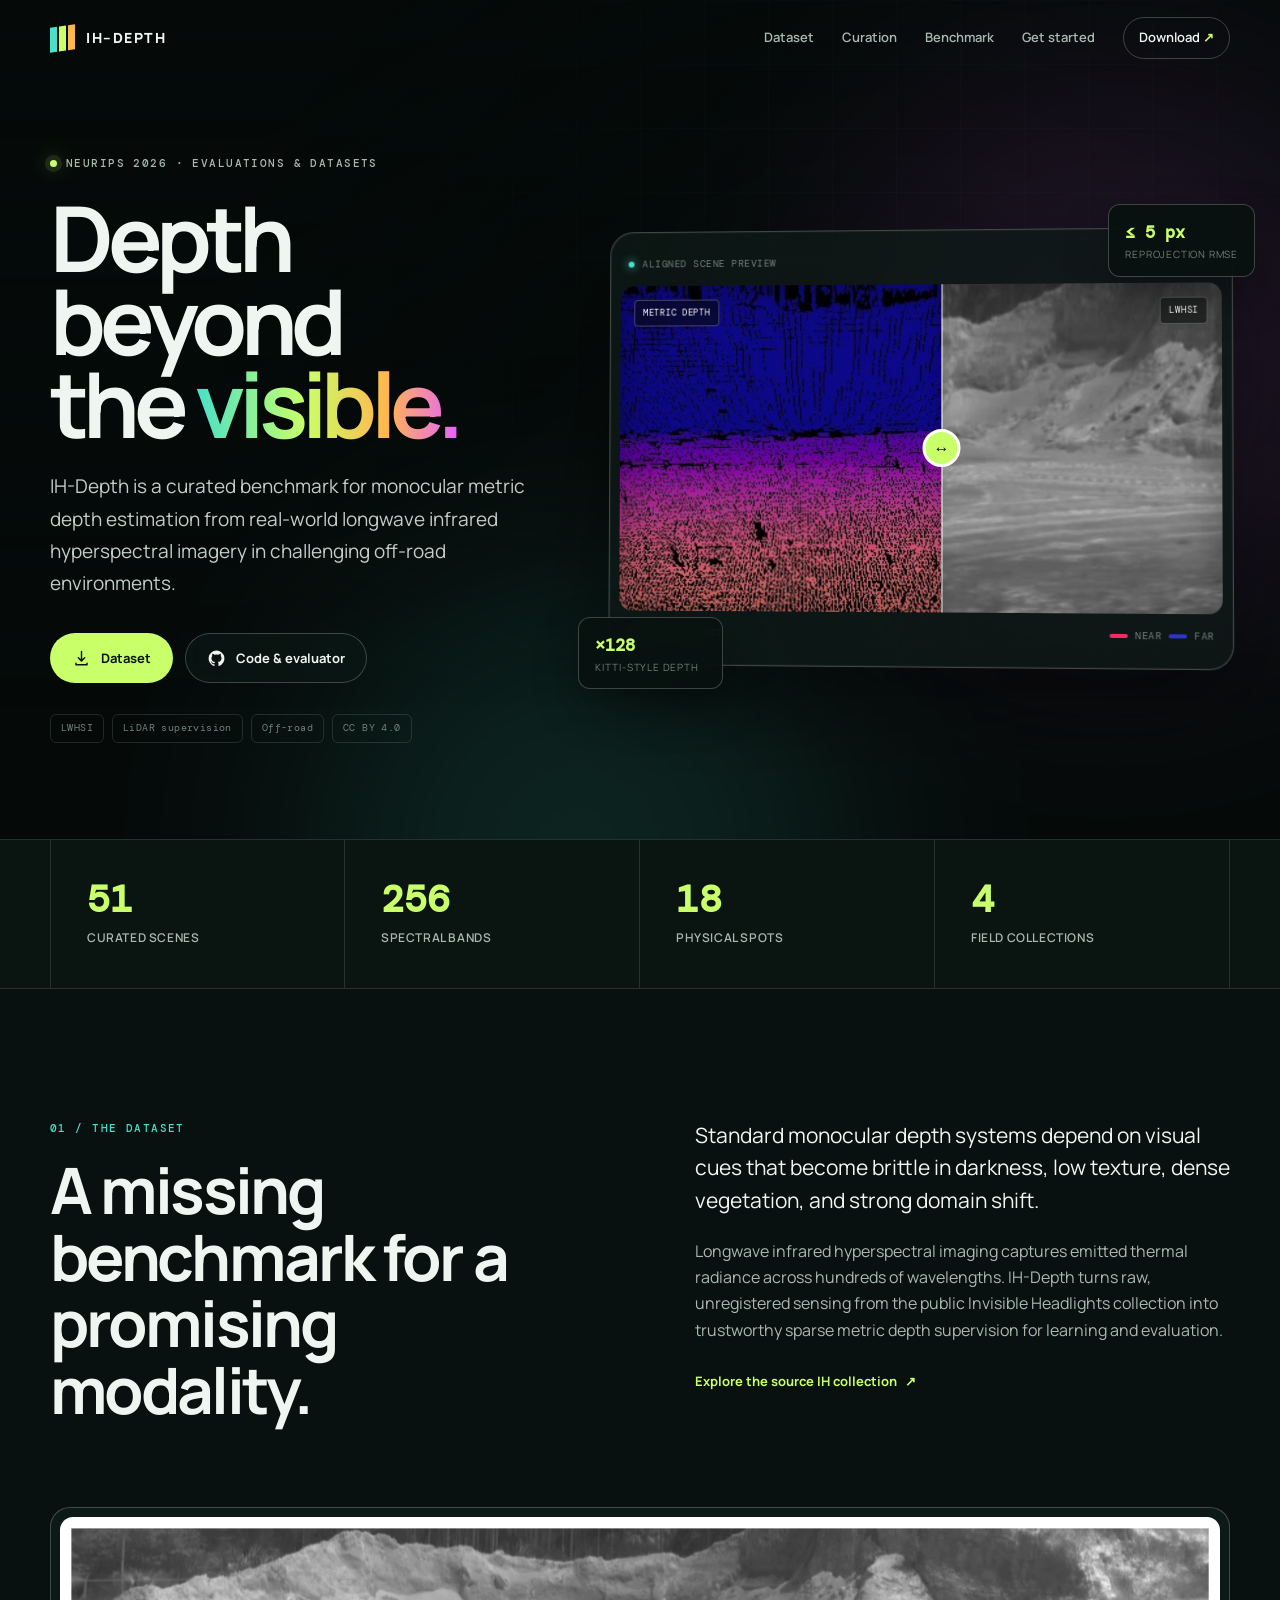
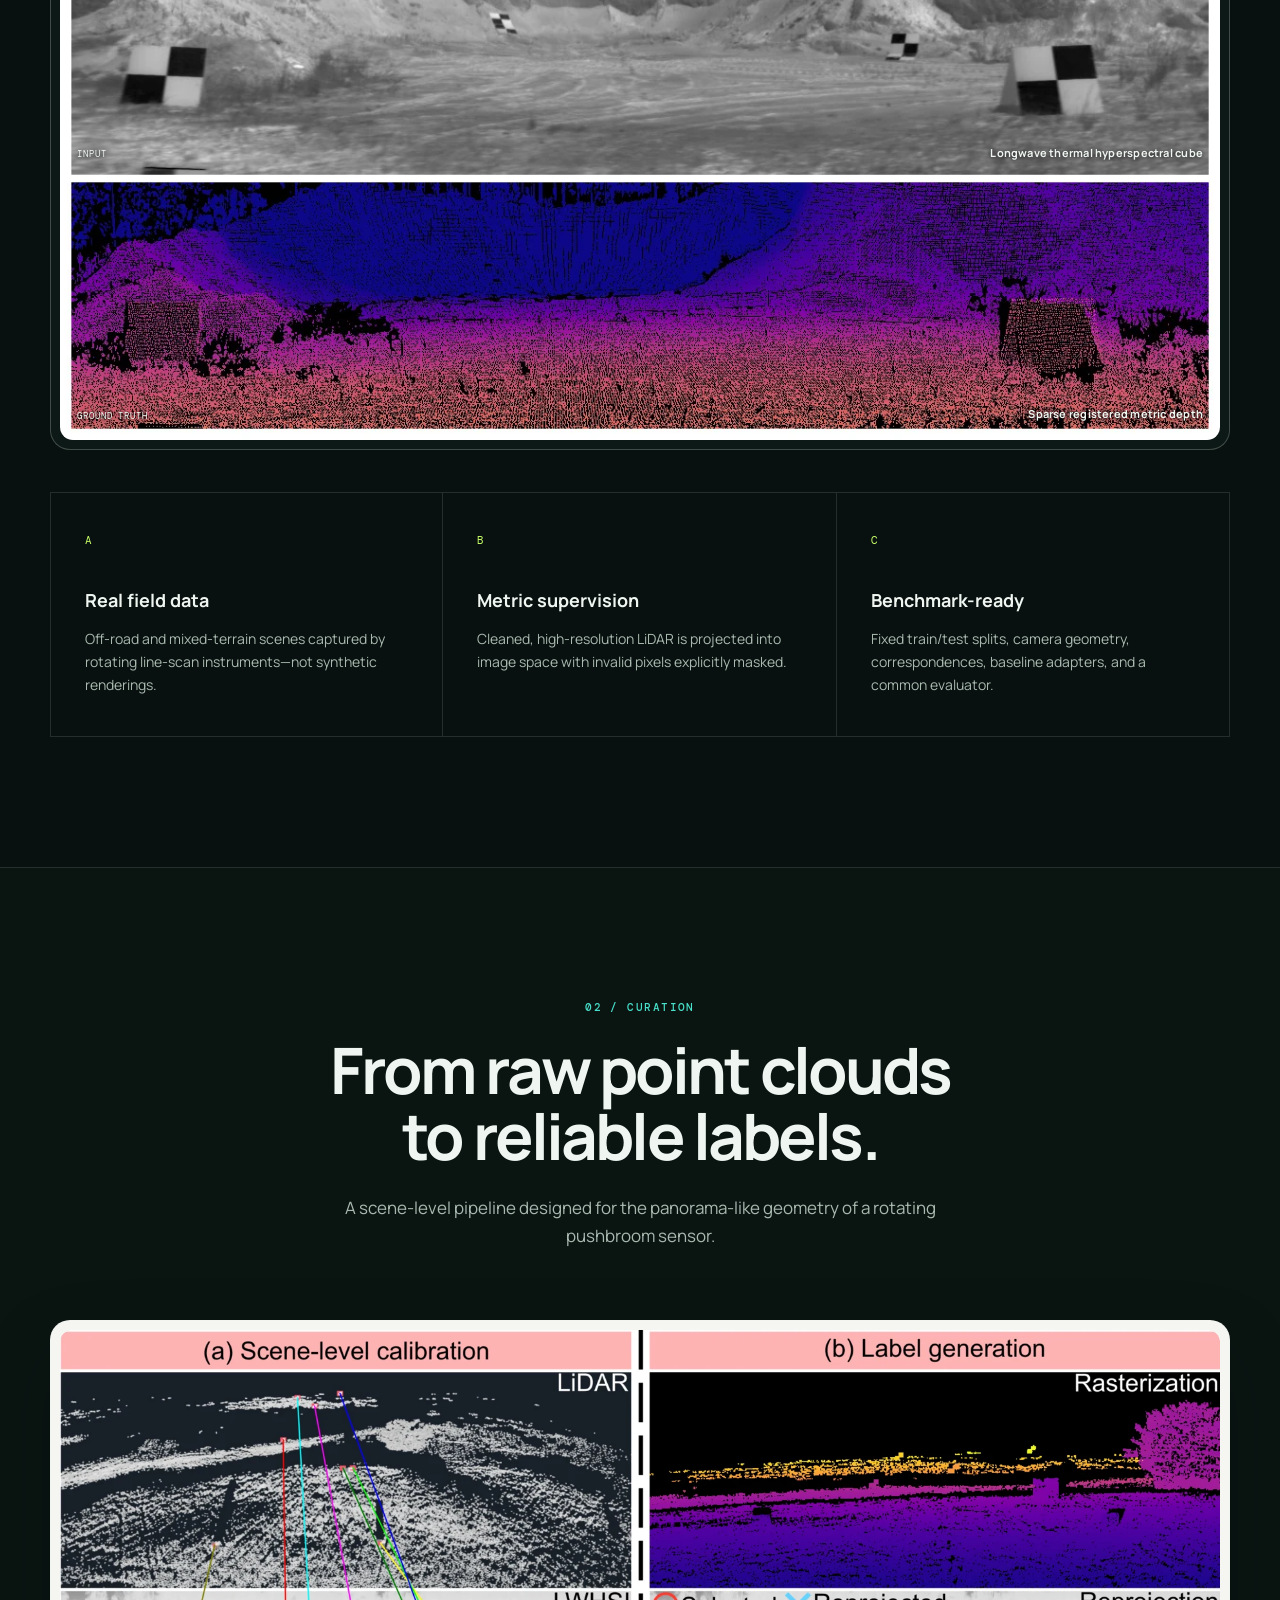
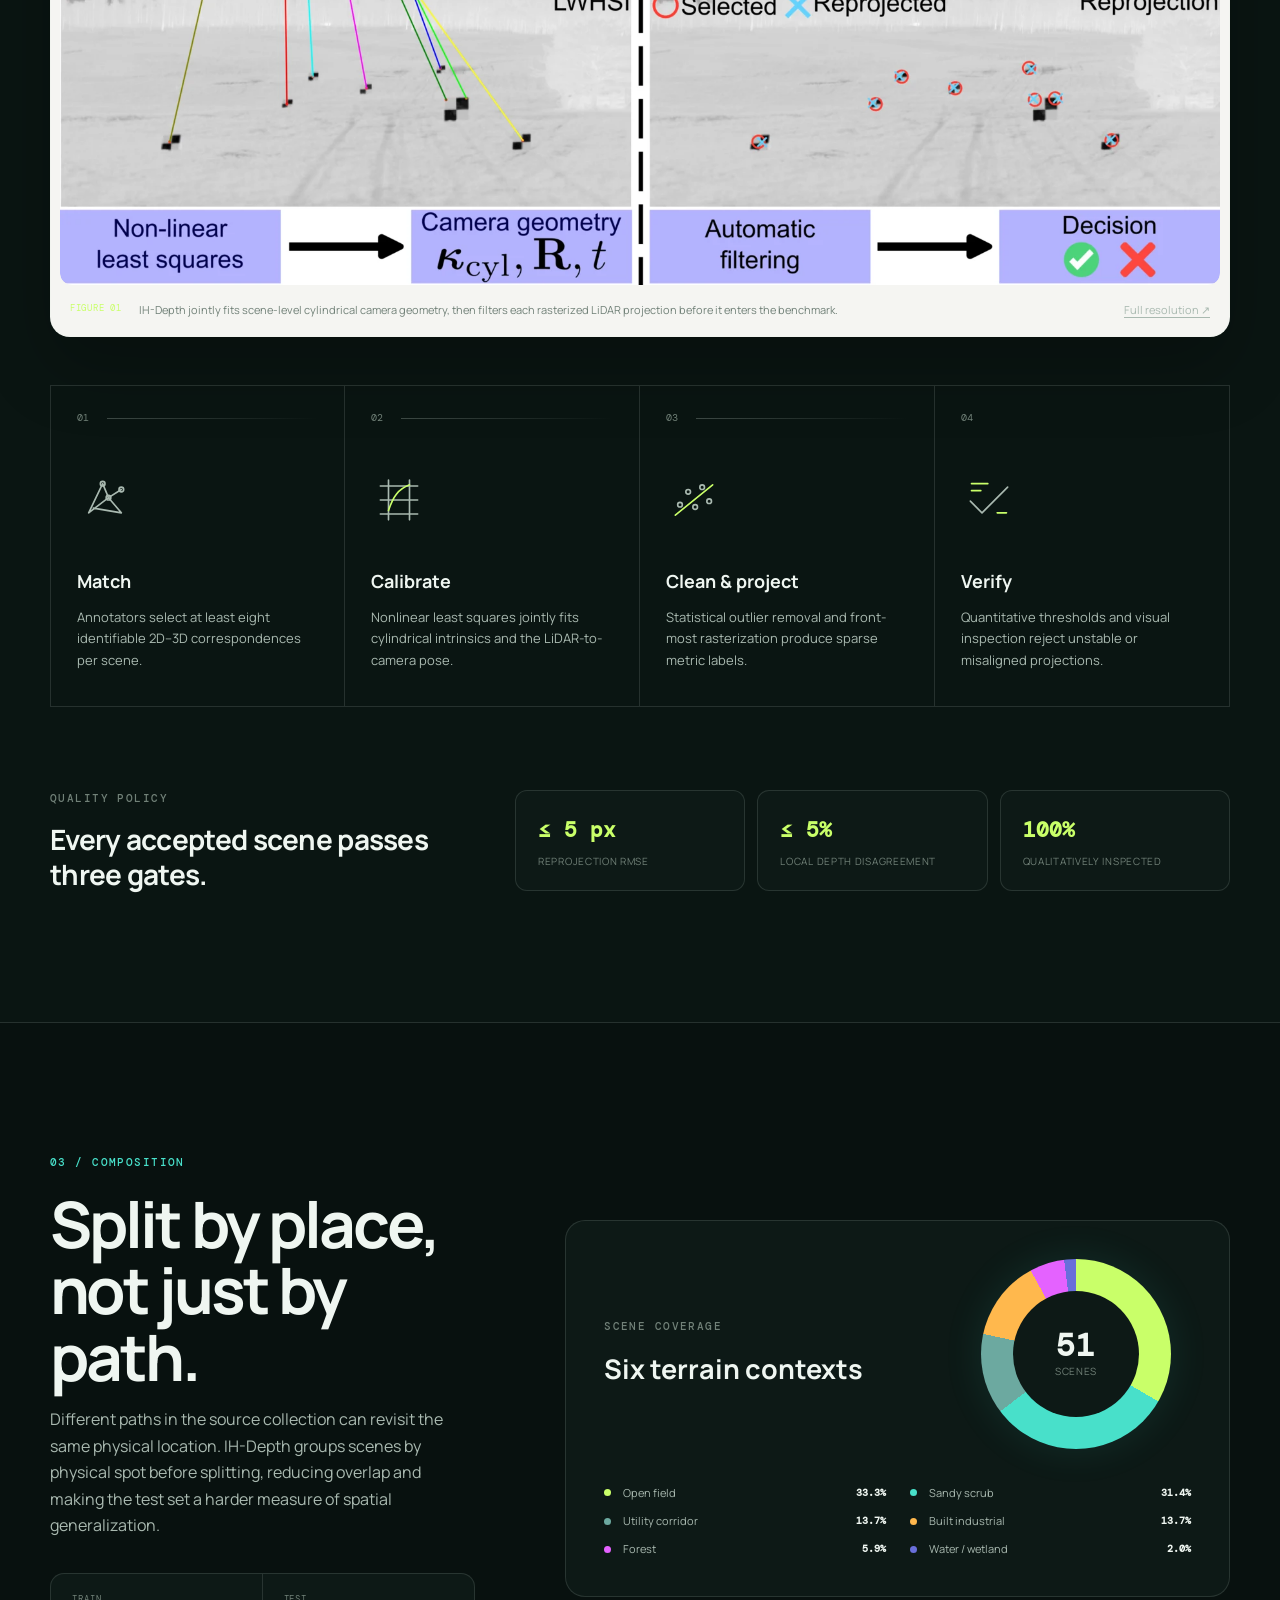
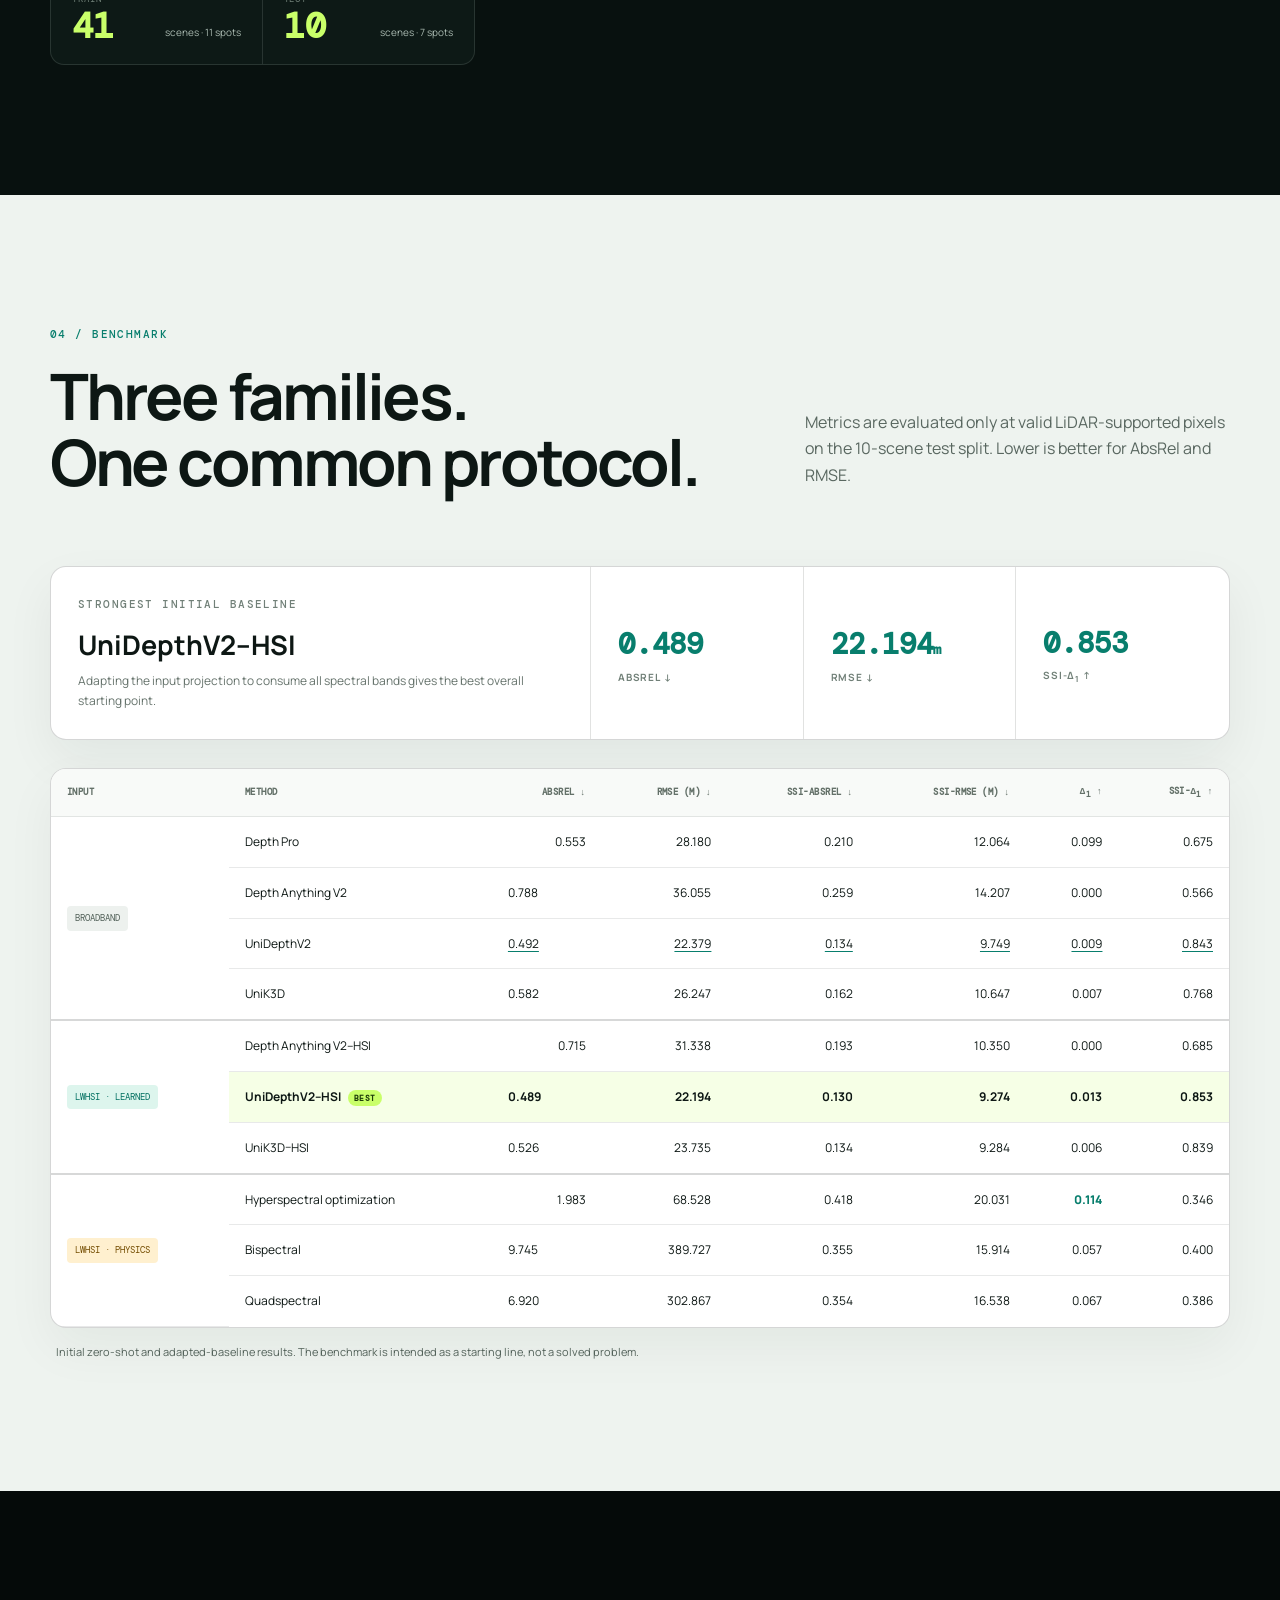
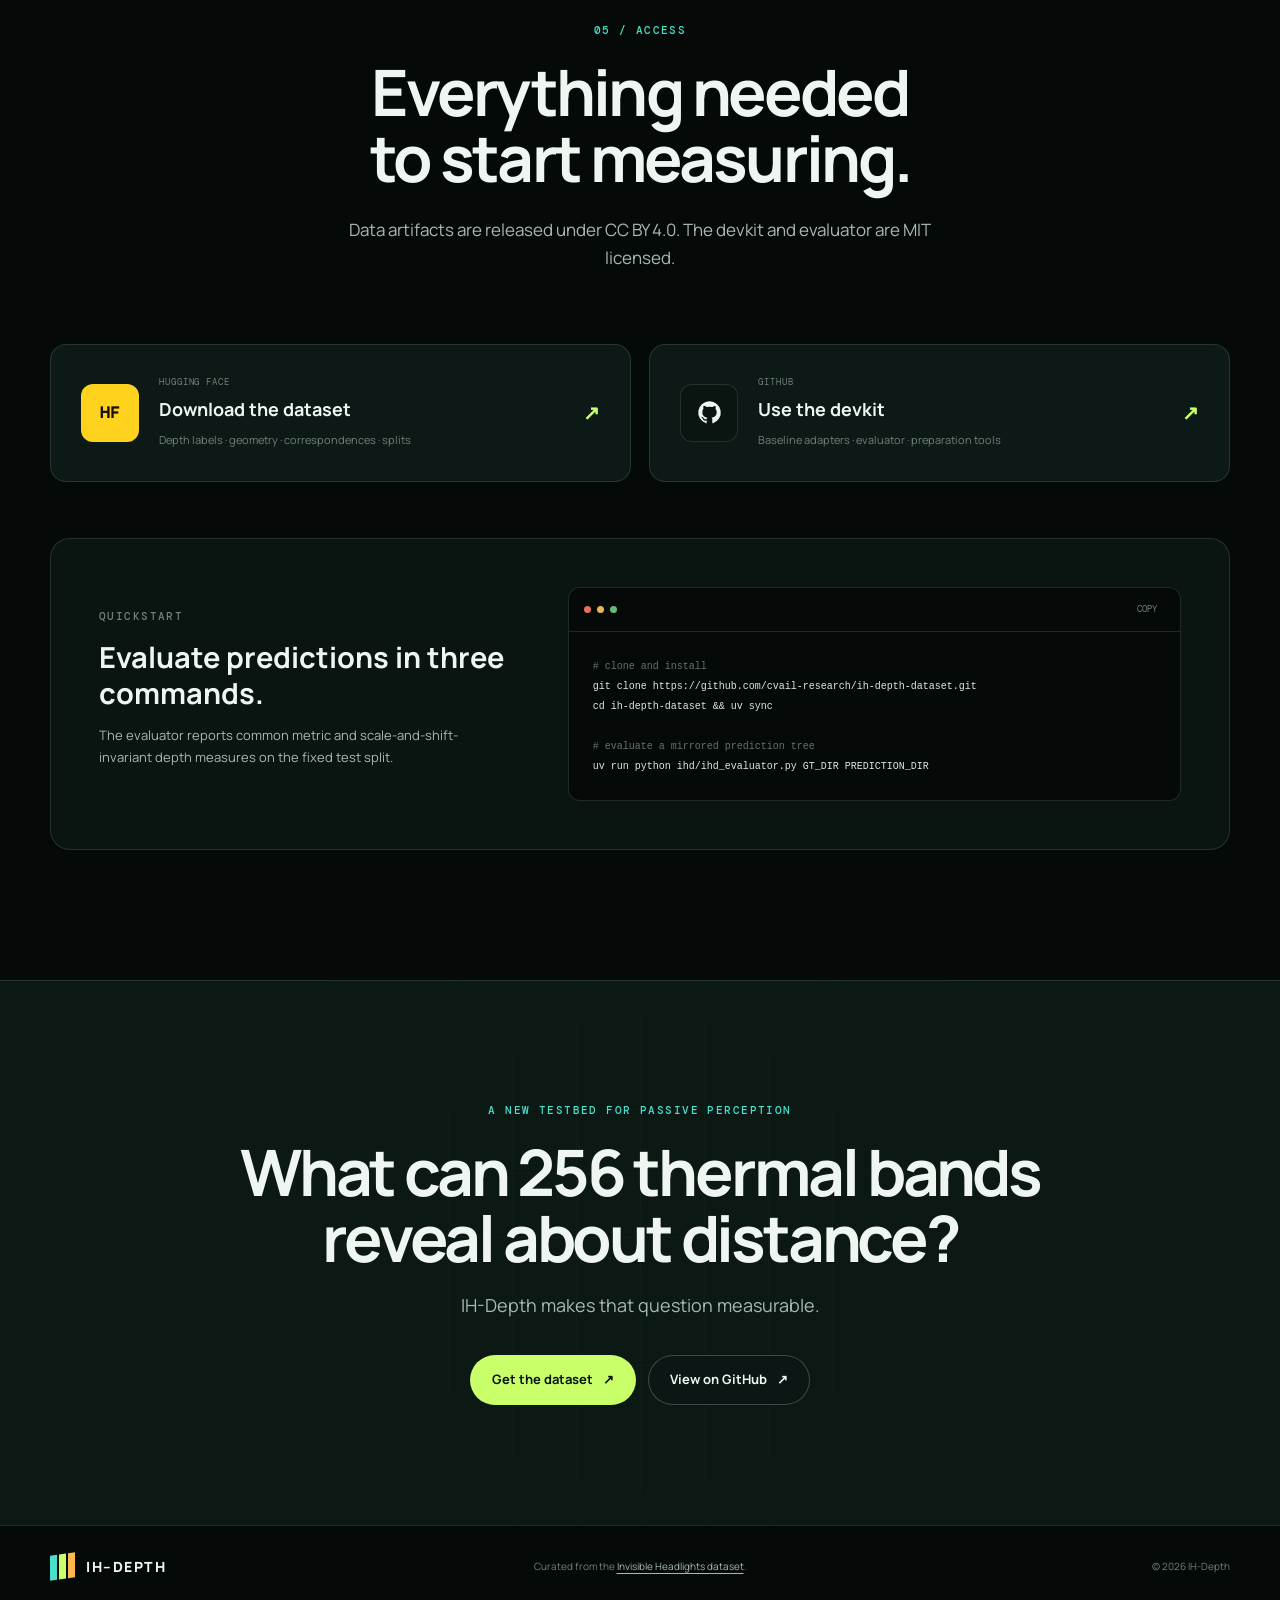
==== commit 24f96fe0: "fix: align comparison slider labels" ====
--- a/static/ih-depth/index.html
+++ b/static/ih-depth/index.html
@@ -78,8 +78,12 @@
               </div>
               <div class="comparison-divider" aria-hidden="true"><span>↔</span></div>
               <input type="range" min="0" max="100" value="54" aria-label="Compare thermal image with registered depth" data-comparison-slider>
-              <span class="image-chip chip-left">LWHSI</span>
-              <span class="image-chip chip-right">METRIC DEPTH</span>
+              <div class="comparison-label-layer depth-label-layer" aria-hidden="true">
+                <span class="image-chip chip-left">METRIC DEPTH</span>
+              </div>
+              <div class="comparison-label-layer thermal-label-layer" aria-hidden="true">
+                <span class="image-chip chip-right">LWHSI</span>
+              </div>
             </div>
             <div class="visual-footer">
               <span>Drag to inspect</span>
--- a/static/ih-depth/style.css
+++ b/static/ih-depth/style.css
@@ -124,6 +124,9 @@
 .comparison-divider { position: absolute; z-index: 3; top: 0; bottom: 0; left: var(--position); width: 1px; background: rgba(255,255,255,.92); box-shadow: 0 0 12px rgba(0,0,0,.8); transform: translateX(-50%); pointer-events: none; }
 .comparison-divider span { position: absolute; top: 50%; left: 50%; width: 38px; height: 38px; display: grid; place-items: center; color: var(--bg); border: 3px solid white; border-radius: 50%; background: var(--acid); font-weight: 800; transform: translate(-50%, -50%); }
 .comparison input { position: absolute; z-index: 4; inset: 0; width: 100%; height: 100%; margin: 0; opacity: 0; cursor: ew-resize; }
+.comparison-label-layer { position: absolute; z-index: 2; inset: 0; pointer-events: none; }
+.depth-label-layer { clip-path: inset(0 calc(100% - var(--position)) 0 0); }
+.thermal-label-layer { clip-path: inset(0 0 0 var(--position)); }
 .image-chip { position: absolute; z-index: 2; top: 14px; padding: 5px 8px; color: white; border: 1px solid rgba(255,255,255,.24); border-radius: 4px; background: rgba(5,10,9,.55); backdrop-filter: blur(8px); font-family: "DM Mono", monospace; font-size: 9px; letter-spacing: .08em; }
 .chip-left { left: 14px; }
 .chip-right { right: 14px; }
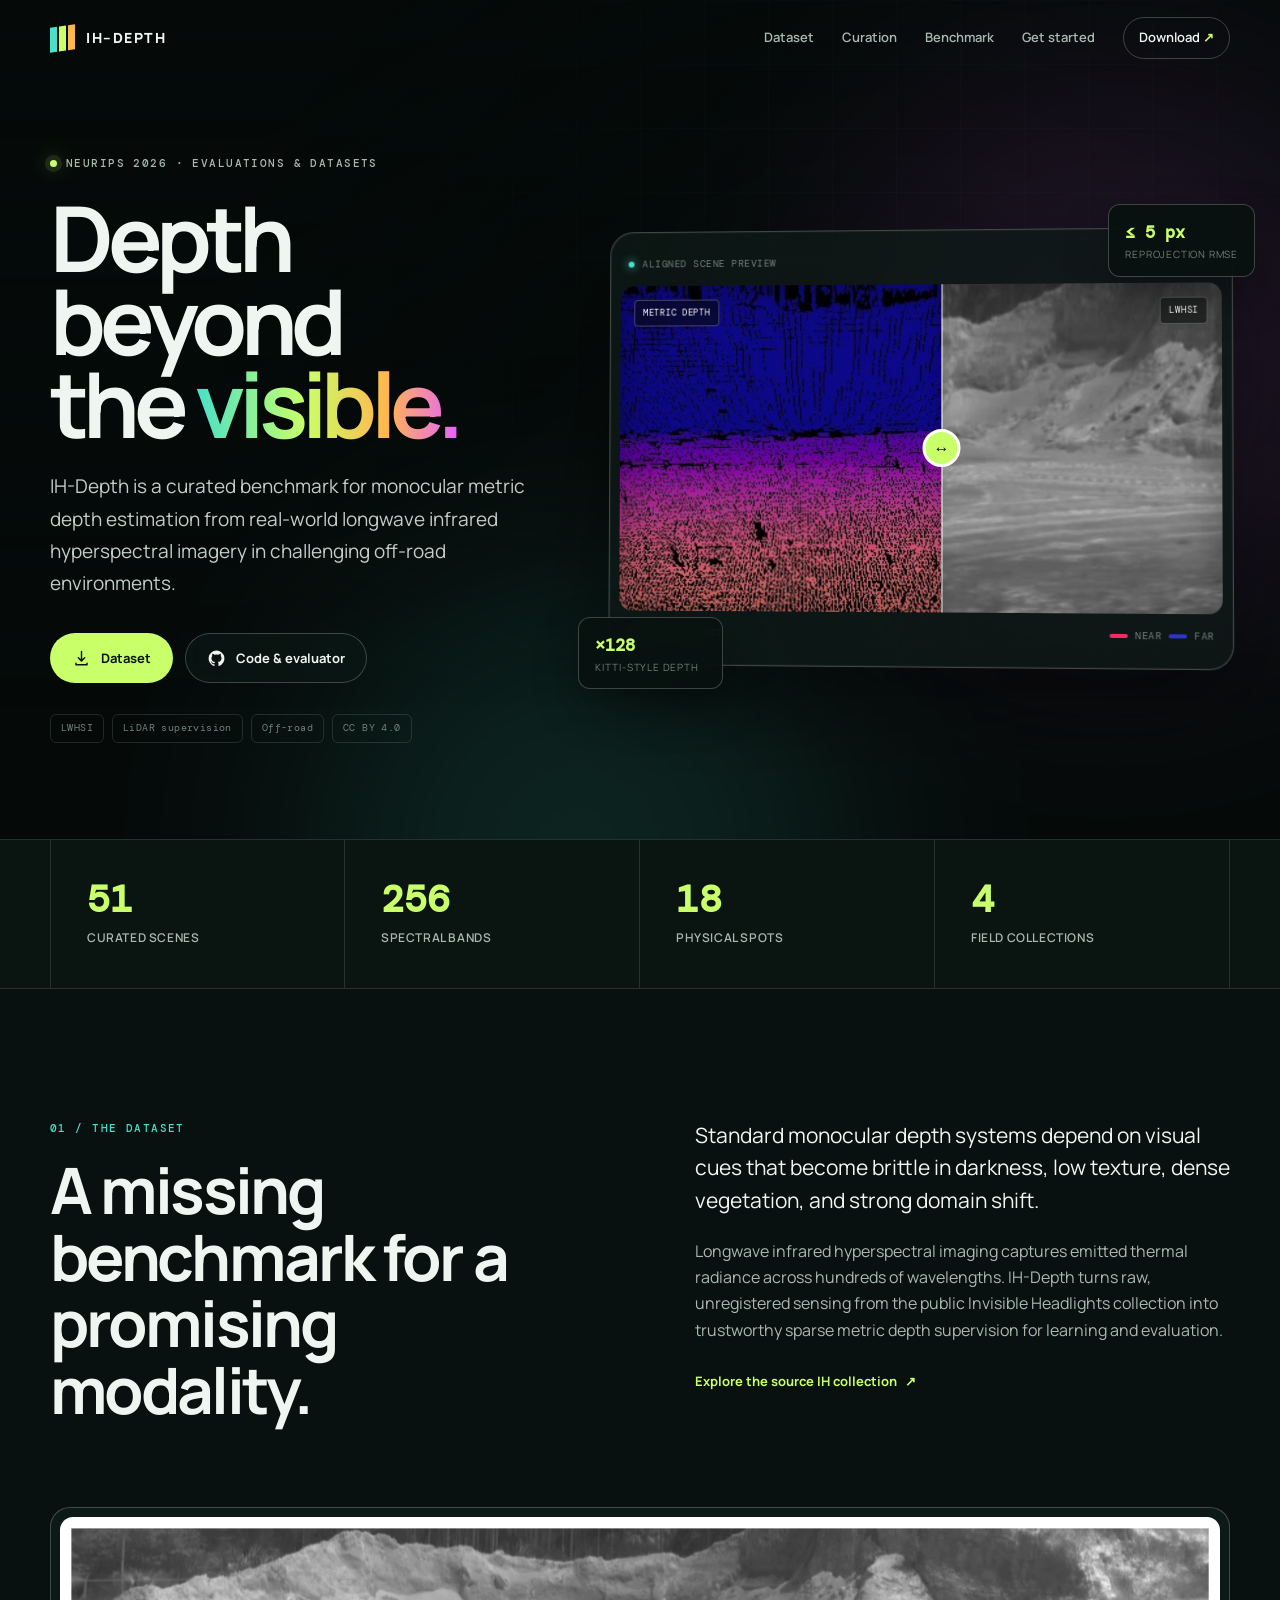
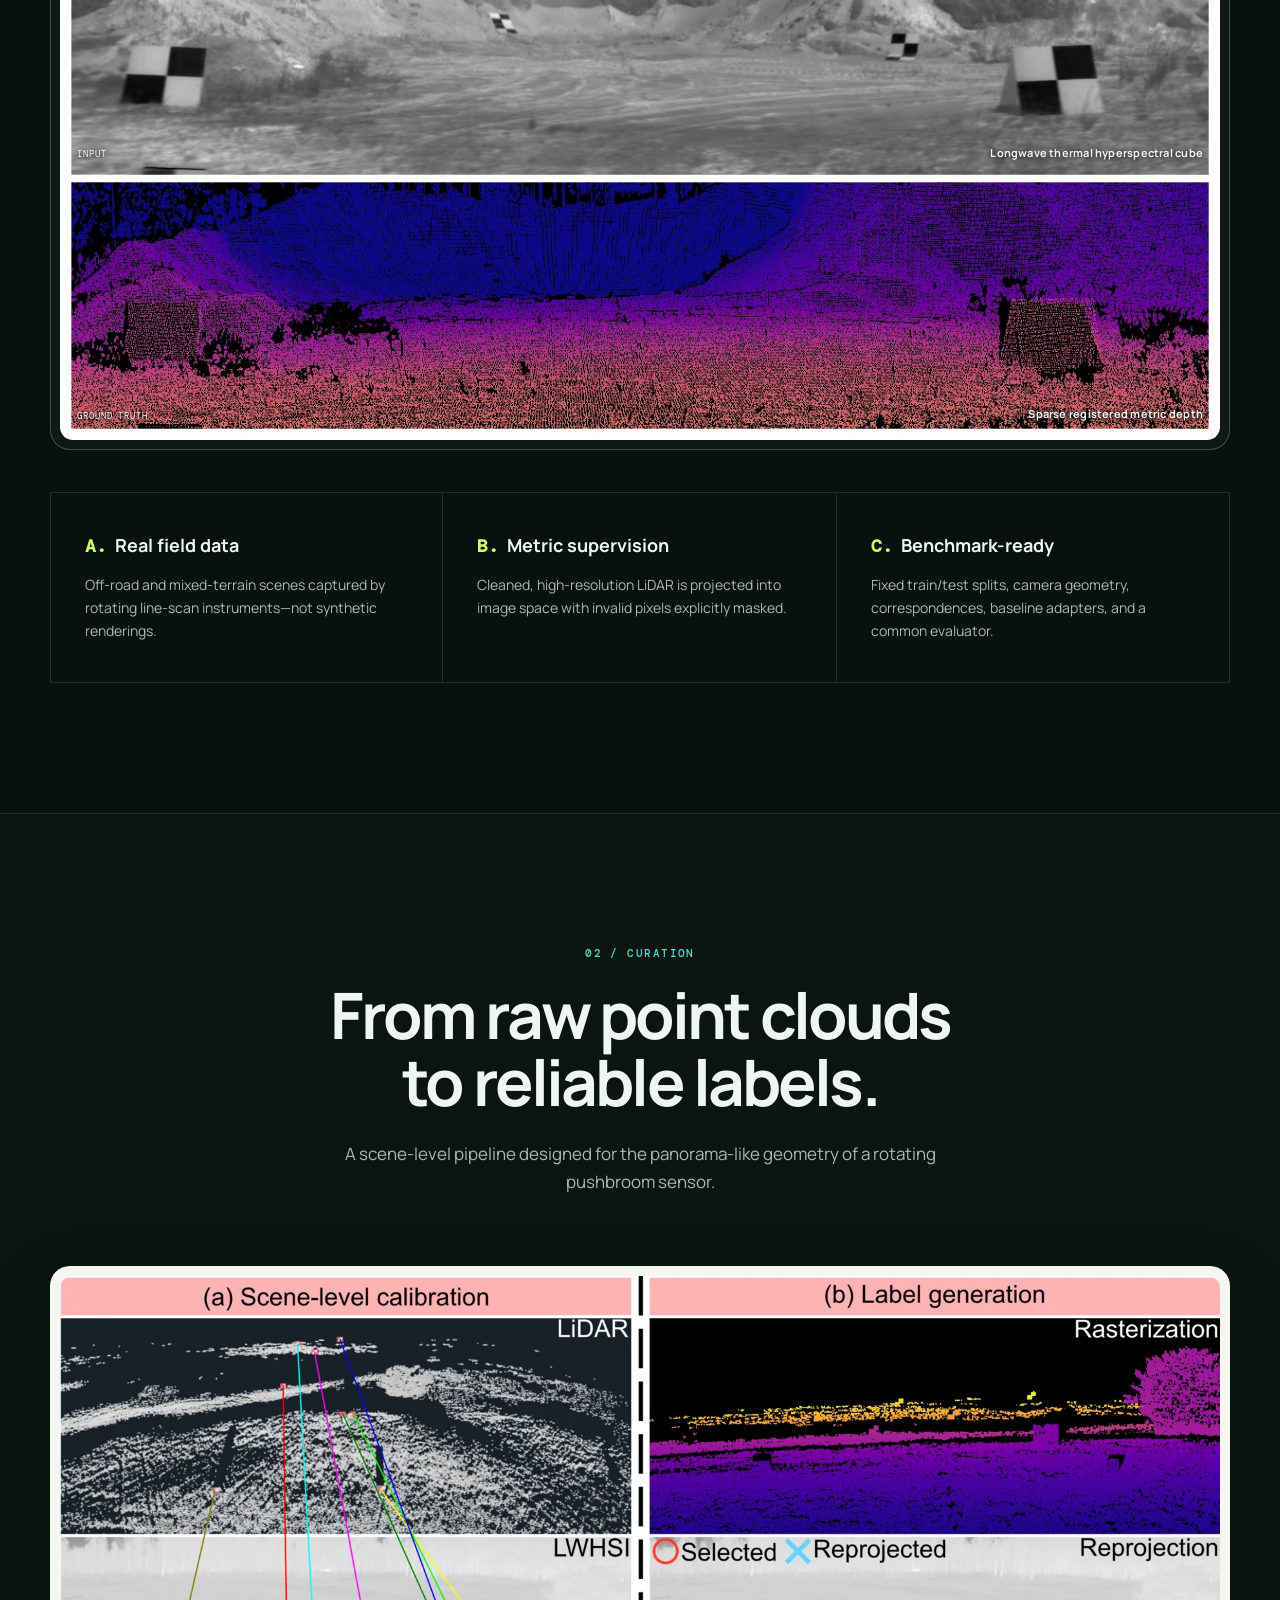
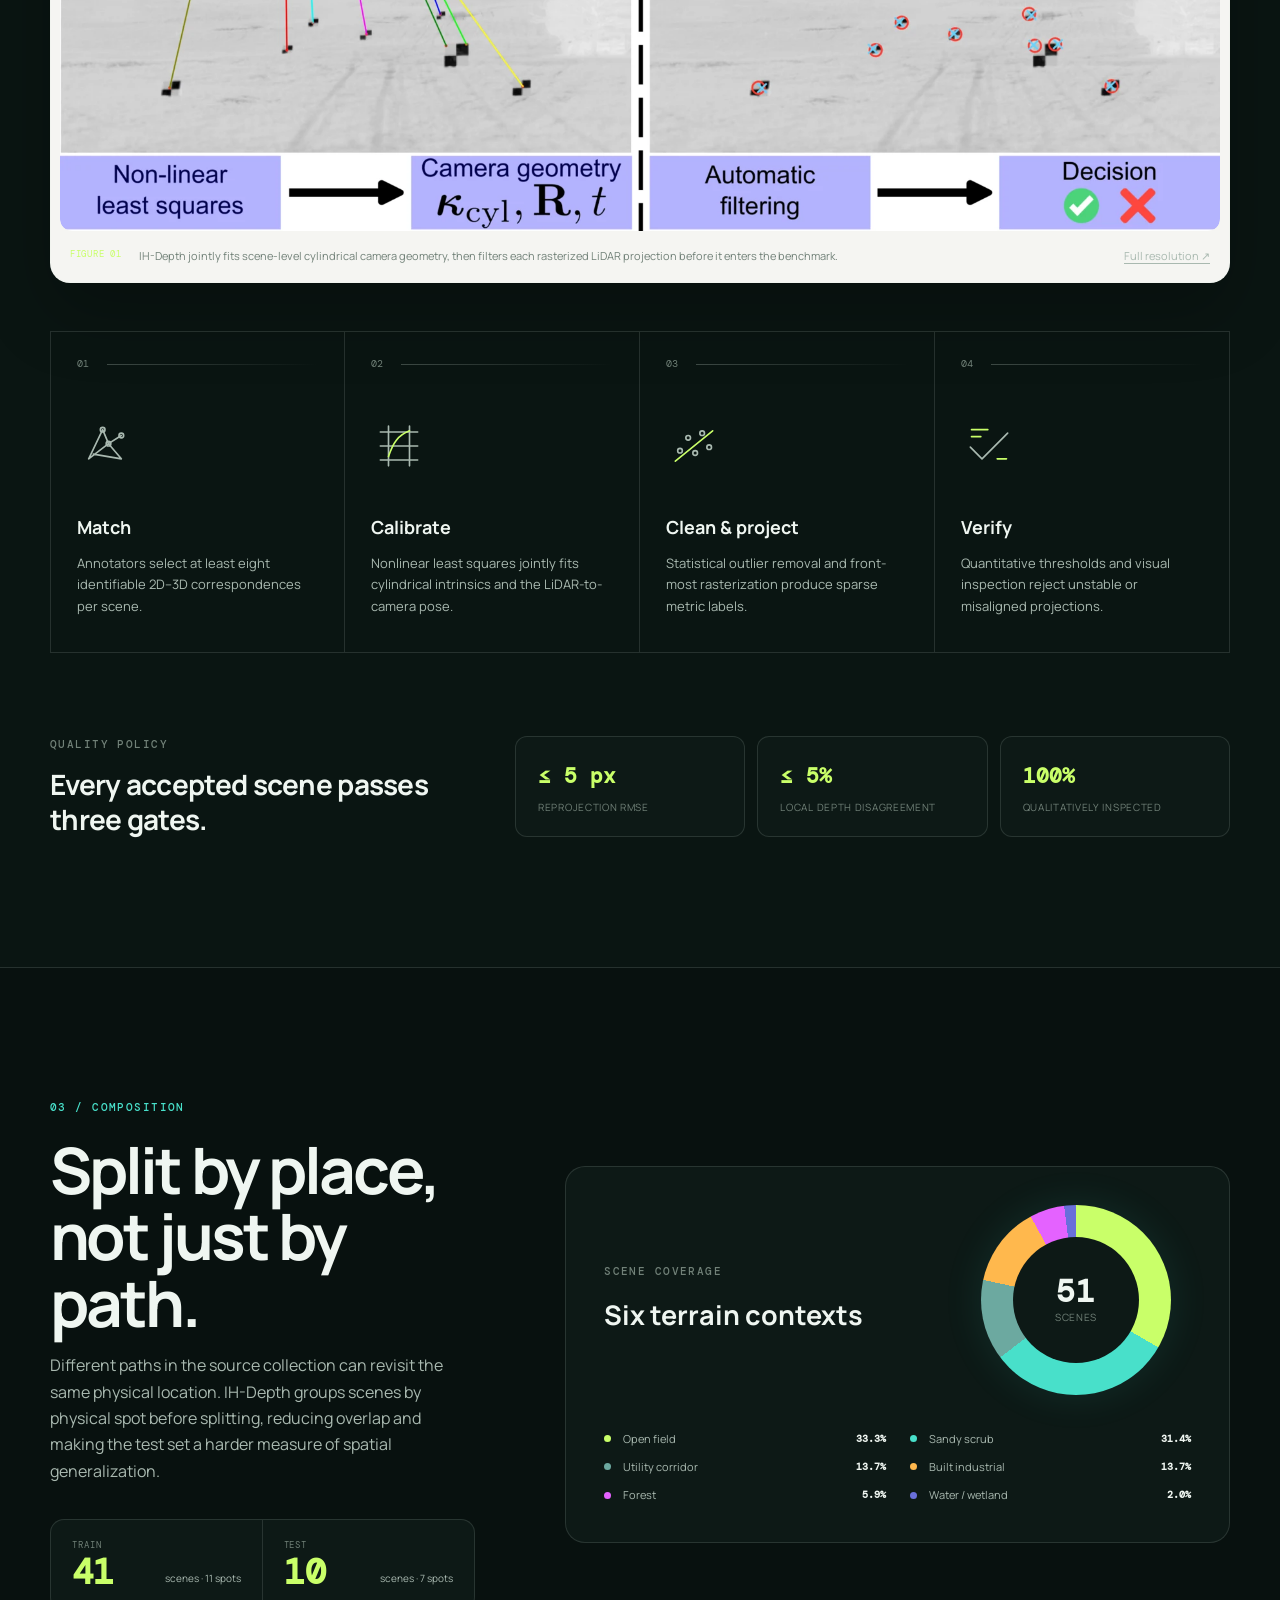
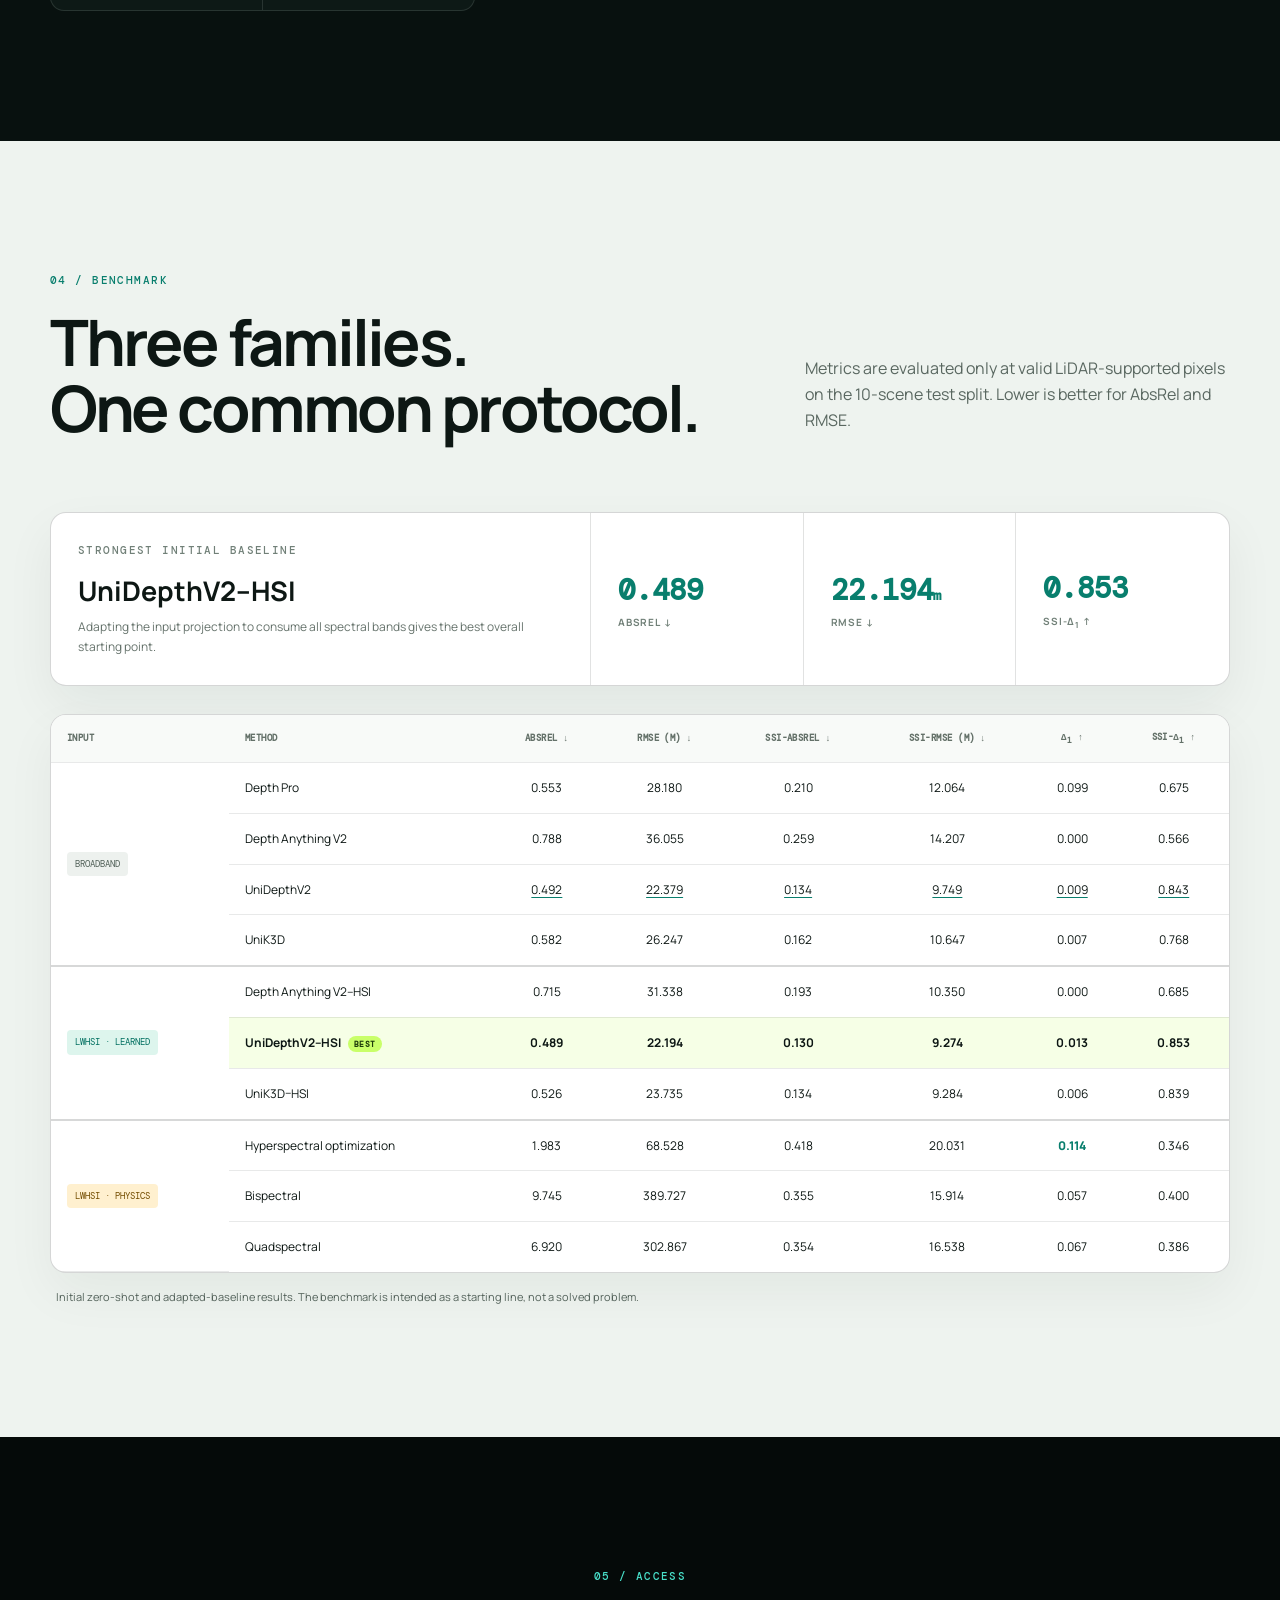
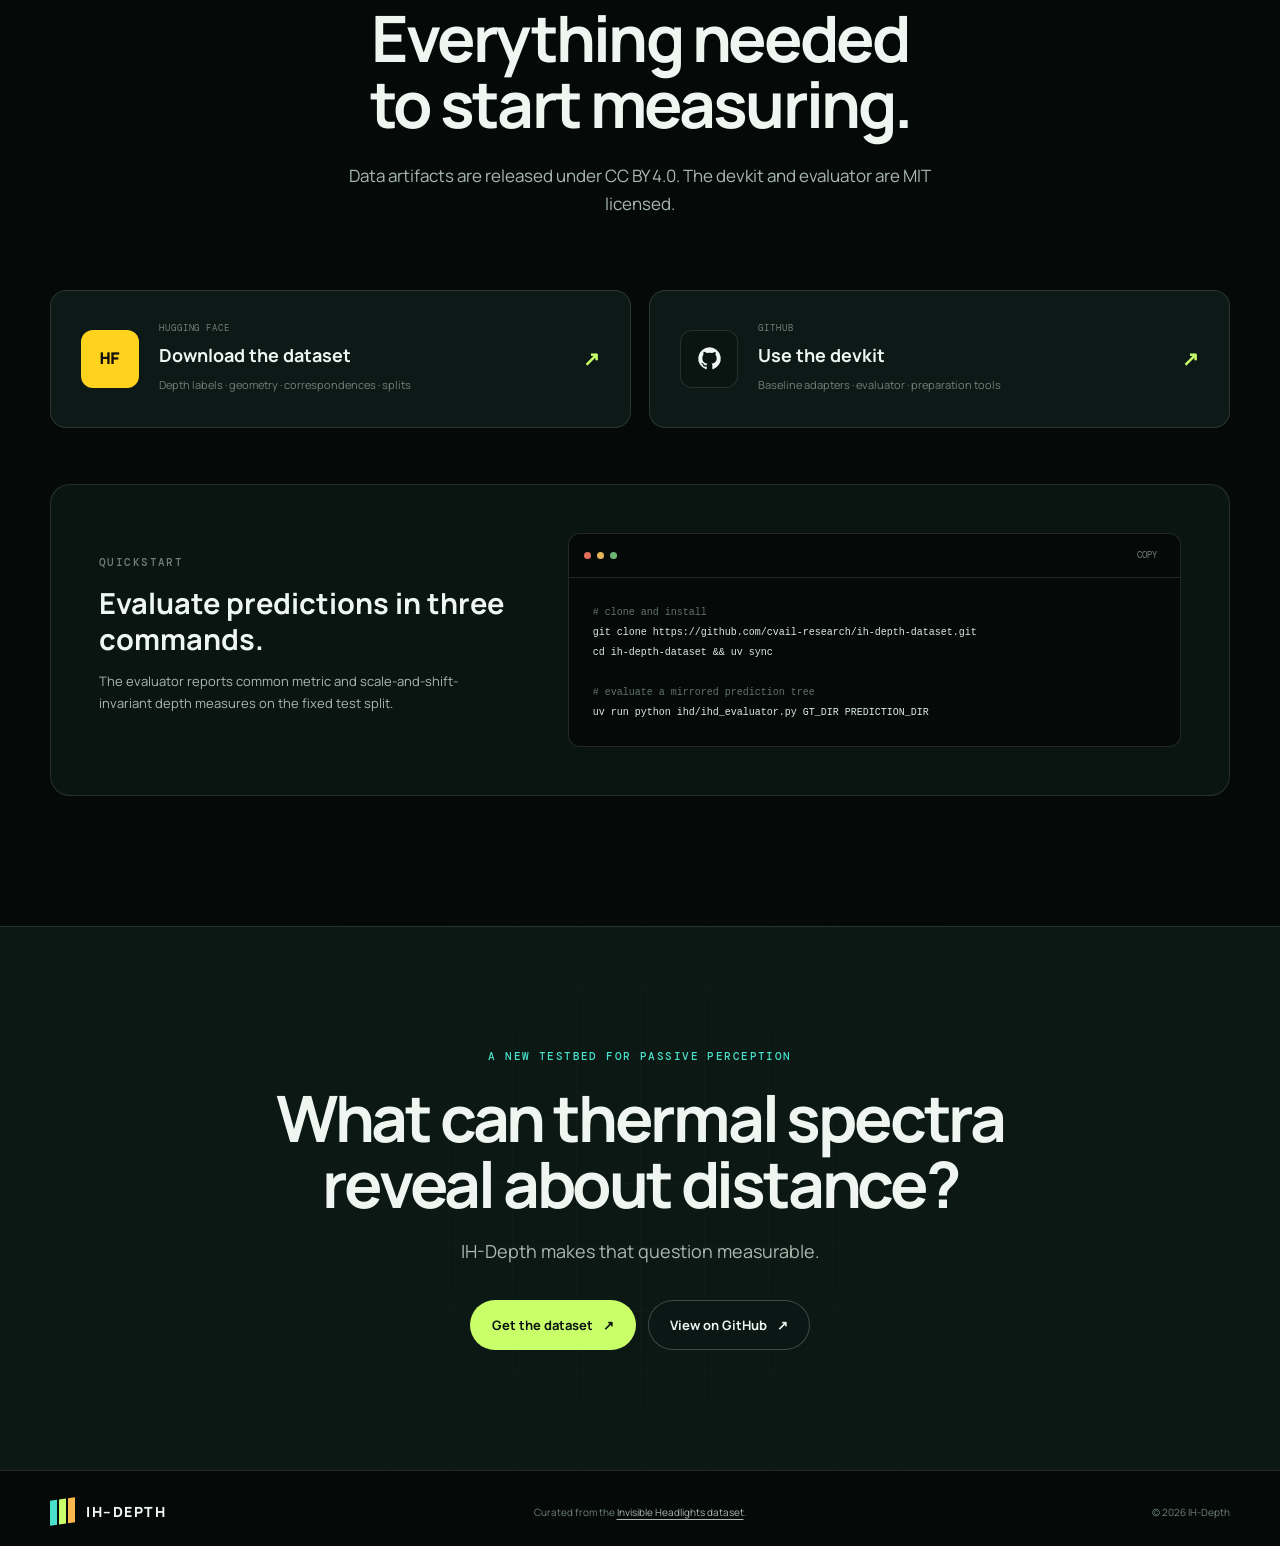
==== commit 6c3b845c: "refine: improve project page details" ====
--- a/static/ih-depth/index.html
+++ b/static/ih-depth/index.html
@@ -128,18 +128,15 @@
 
       <div class="shell details-grid">
         <article class="detail-card reveal">
-          <div class="detail-index">A</div>
-          <h3>Real field data</h3>
+          <h3><span class="detail-index">A.</span> Real field data</h3>
           <p>Off-road and mixed-terrain scenes captured by rotating line-scan instruments—not synthetic renderings.</p>
         </article>
         <article class="detail-card reveal" data-delay="1">
-          <div class="detail-index">B</div>
-          <h3>Metric supervision</h3>
+          <h3><span class="detail-index">B.</span> Metric supervision</h3>
           <p>Cleaned, high-resolution LiDAR is projected into image space with invalid pixels explicitly masked.</p>
         </article>
         <article class="detail-card reveal" data-delay="2">
-          <div class="detail-index">C</div>
-          <h3>Benchmark-ready</h3>
+          <h3><span class="detail-index">C.</span> Benchmark-ready</h3>
           <p>Fixed train/test splits, camera geometry, correspondences, baseline adapters, and a common evaluator.</p>
         </article>
       </div>
@@ -180,7 +177,7 @@
             <p>Statistical outlier removal and front-most rasterization produce sparse metric labels.</p>
           </article>
           <article class="pipeline-step reveal" data-delay="3">
-            <div class="step-top"><span>04</span></div>
+            <div class="step-top"><span>04</span><i></i></div>
             <svg viewBox="0 0 48 48" aria-hidden="true"><path d="M8 25 18 35 40 13"/><path class="accent-stroke" d="M9 10h14M9 16h8M31 35h8"/></svg>
             <h3>Verify</h3>
             <p>Quantitative thresholds and visual inspection reject unstable or misaligned projections.</p>
@@ -323,7 +320,7 @@
       <div class="closing-grid" aria-hidden="true"></div>
       <div class="shell closing-inner reveal">
         <p class="kicker">A NEW TESTBED FOR PASSIVE PERCEPTION</p>
-        <h2>What can 256 thermal bands reveal about distance?</h2>
+        <h2>What can thermal spectra reveal about distance?</h2>
         <p>IH-Depth makes that question measurable.</p>
         <div class="hero-actions centered-actions">
           <a class="button button-primary" href="https://huggingface.co/datasets/SemilleroCV/ih-depth" target="_blank" rel="noreferrer">Get the dataset <span aria-hidden="true">↗</span></a>
--- a/static/ih-depth/style.css
+++ b/static/ih-depth/style.css
@@ -166,8 +166,8 @@
 .details-grid { display: grid; grid-template-columns: repeat(3, 1fr); margin-top: 42px; border-block: 1px solid var(--line); }
 .detail-card { position: relative; padding: 38px 34px 40px; border-right: 1px solid var(--line); }
 .detail-card:first-child { border-left: 1px solid var(--line); }
-.detail-index { color: var(--acid); font-family: "DM Mono", monospace; font-size: 11px; }
-.detail-card h3 { margin: 37px 0 11px; font-size: 18px; }
+.detail-index { color: var(--acid); font-family: "DM Mono", monospace; font-size: 1em; }
+.detail-card h3 { display: flex; gap: .45em; align-items: baseline; margin: 0 0 11px; font-size: 18px; }
 .detail-card p { margin: 0; color: var(--ink-soft); font-size: 14px; }
 
 .curation-section { background: #0a1512; border-block: 1px solid var(--line); }
@@ -234,8 +234,8 @@
 .metric > span { color: #718078; font-size: 10px; font-weight: 700; text-transform: uppercase; letter-spacing: .08em; }
 .table-wrap { margin-top: 28px; overflow-x: auto; border: 1px solid rgba(8, 17, 15, .17); border-radius: 16px; background: white; box-shadow: 0 20px 50px rgba(18, 36, 29, .05); }
 table { width: 100%; min-width: 970px; border-collapse: collapse; font-size: 12px; }
-th, td { padding: 15px 16px; text-align: right; border-bottom: 1px solid rgba(8, 17, 15, .09); white-space: nowrap; }
-th:first-child, th:nth-child(2), td:first-child, td:nth-child(2) { text-align: left; }
+th, td { padding: 15px 16px; text-align: center; border-bottom: 1px solid rgba(8, 17, 15, .09); white-space: nowrap; }
+th:first-child, th:nth-child(2), tbody td:first-child, tbody td[rowspan] + td { text-align: left; }
 thead th { color: #647169; background: #f8faf8; font-family: "DM Mono", monospace; font-size: 9px; letter-spacing: .05em; text-transform: uppercase; }
 tbody tr:last-child td { border-bottom: 0; }
 .group-start td { border-top: 2px solid rgba(8, 17, 15, .16); }
@@ -338,7 +338,6 @@
   .details-grid { grid-template-columns: 1fr; }
   .detail-card, .detail-card:first-child { border-inline: 1px solid var(--line); border-bottom: 1px solid var(--line); }
   .detail-card:last-child { border-bottom: 0; }
-  .detail-card h3 { margin-top: 20px; }
   .pipeline { grid-template-columns: 1fr; }
   .pipeline-step, .pipeline-step:nth-child(3) { min-height: 0; border-inline: 1px solid var(--line); border-bottom: 1px solid var(--line); }
   .pipeline-step svg { margin: 30px 0 23px; }
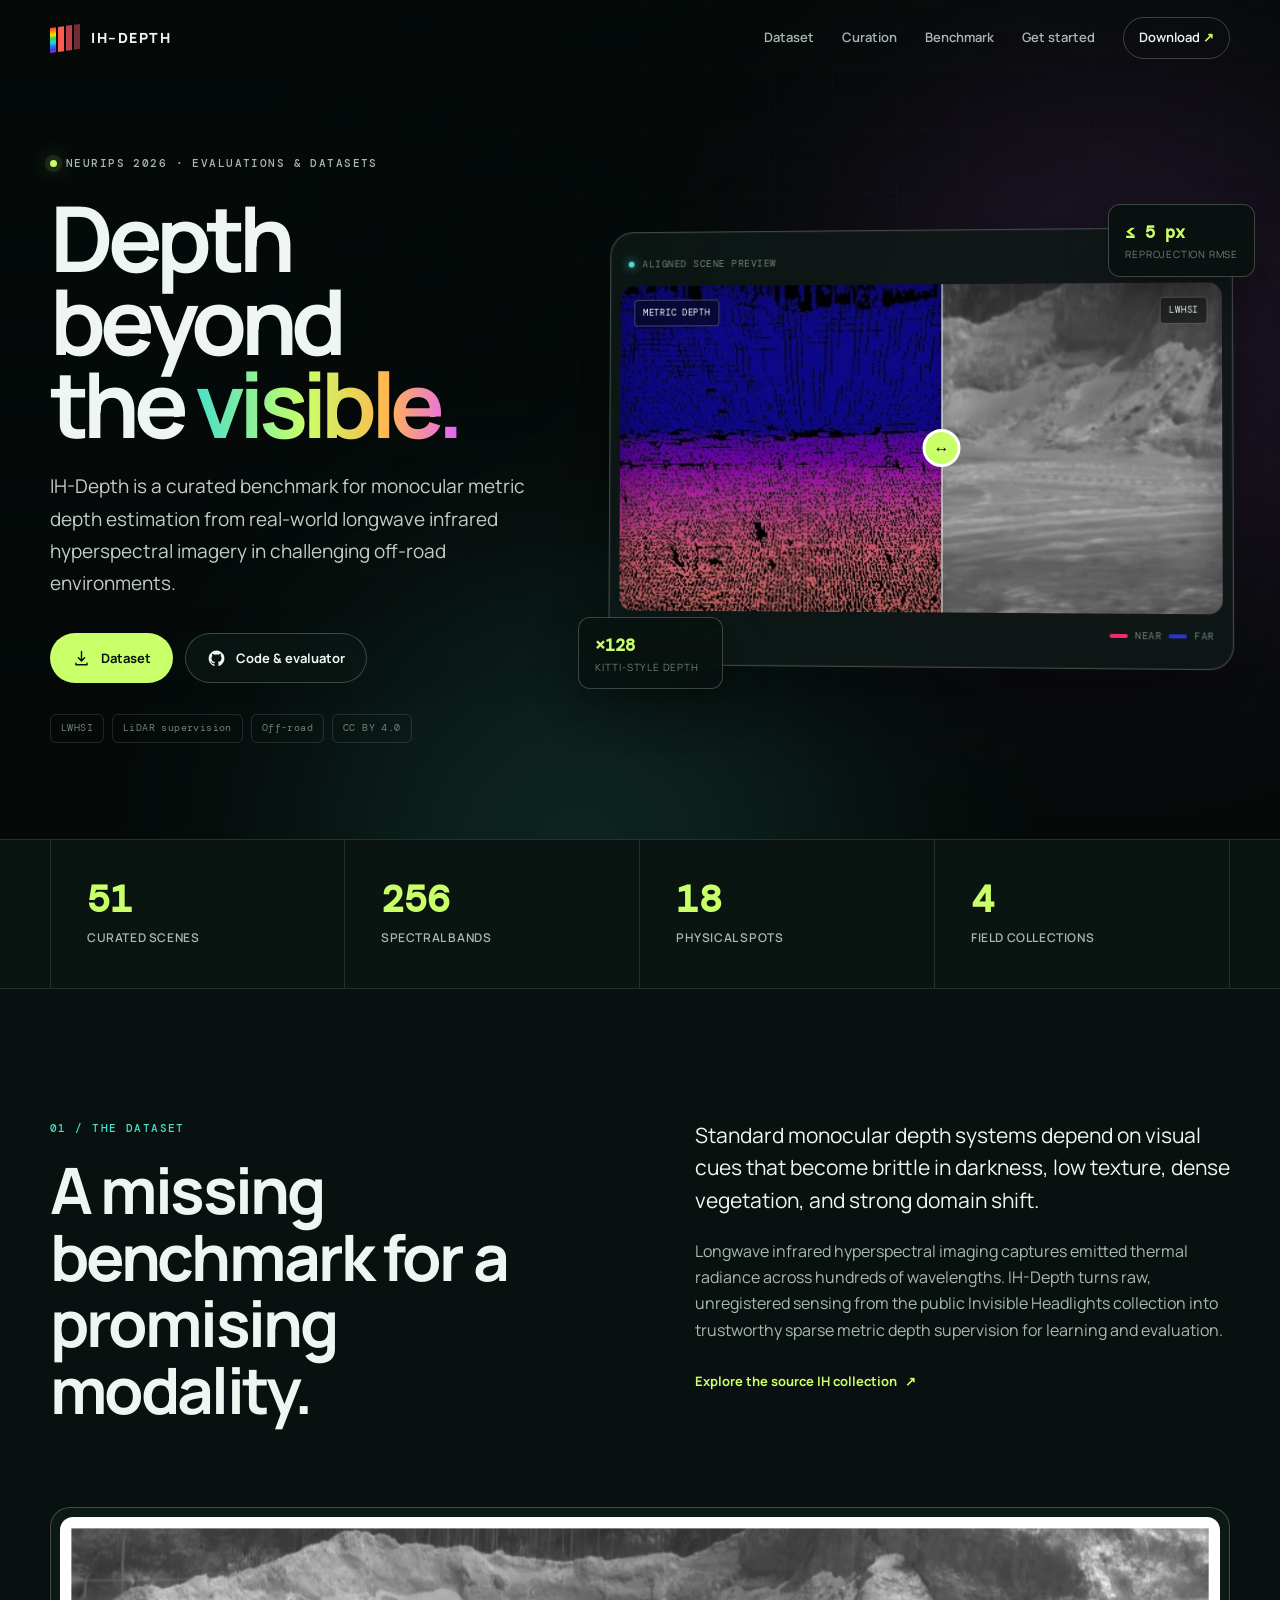
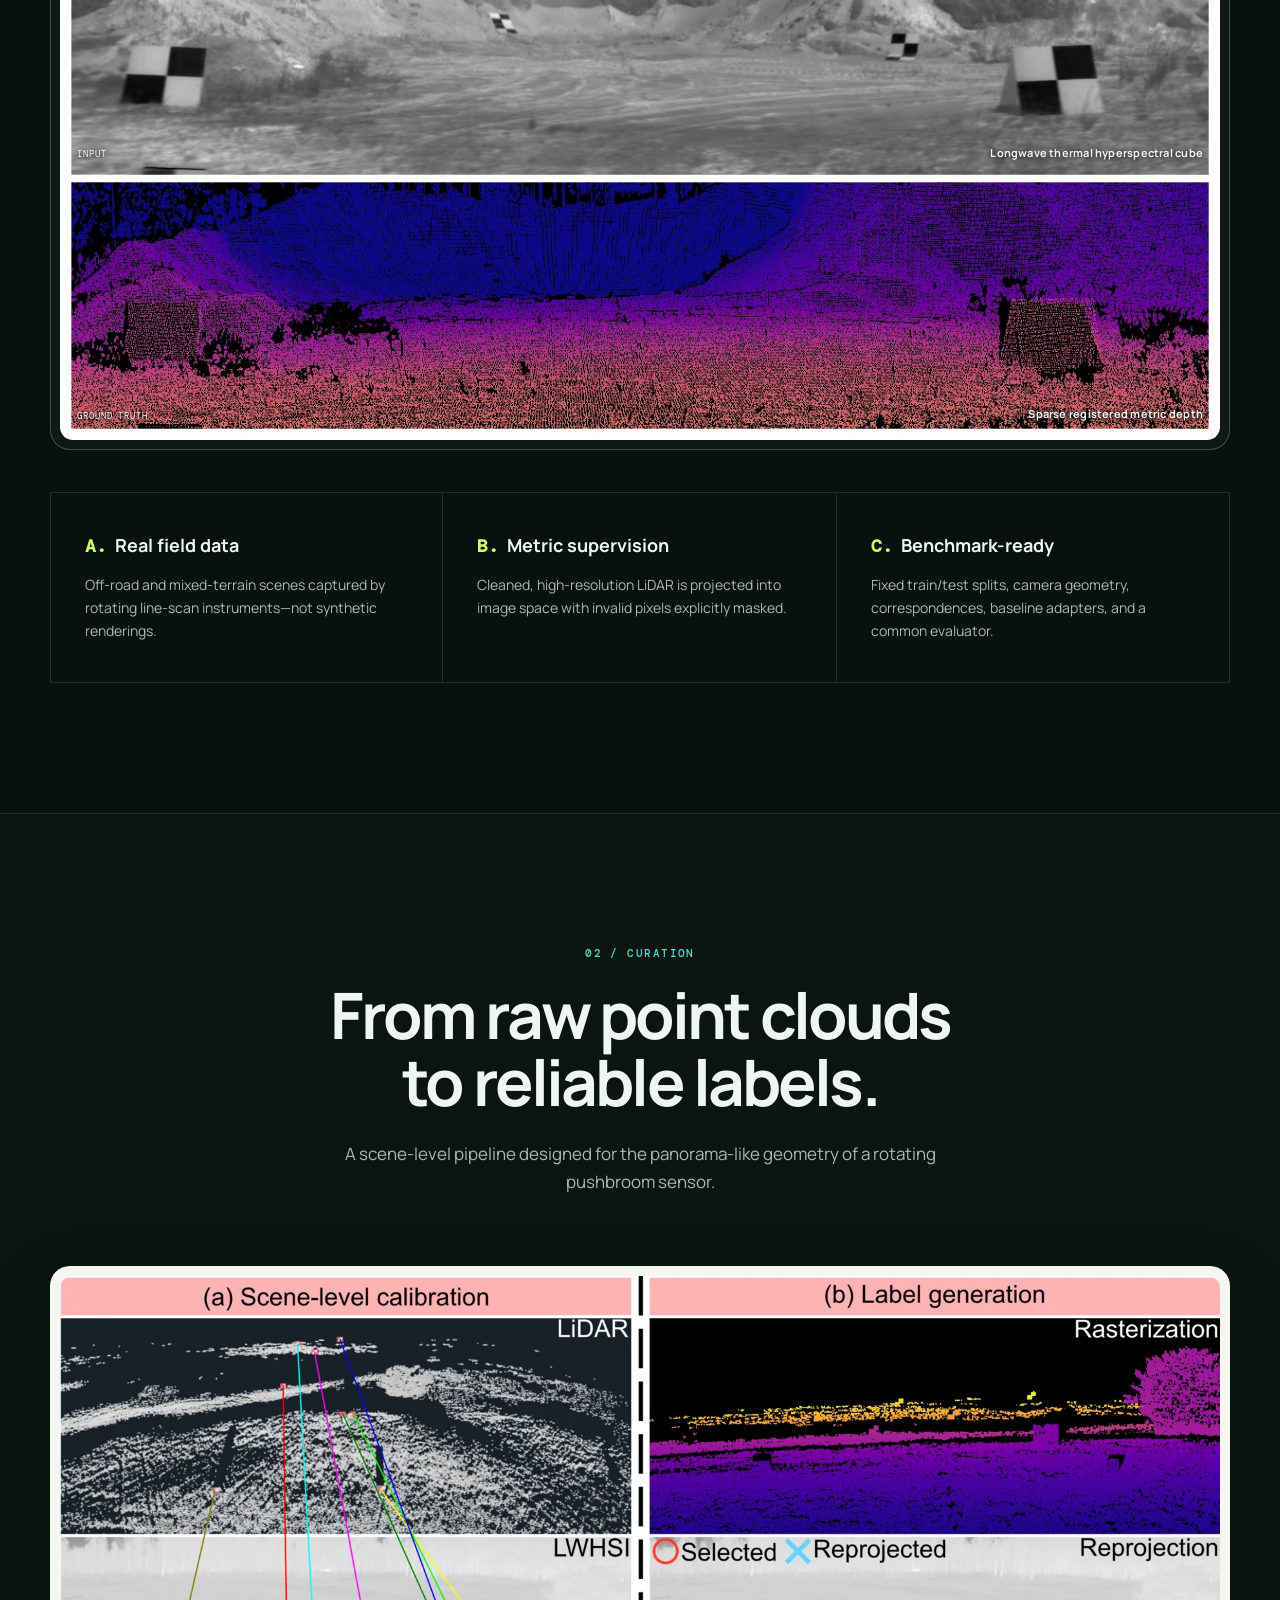
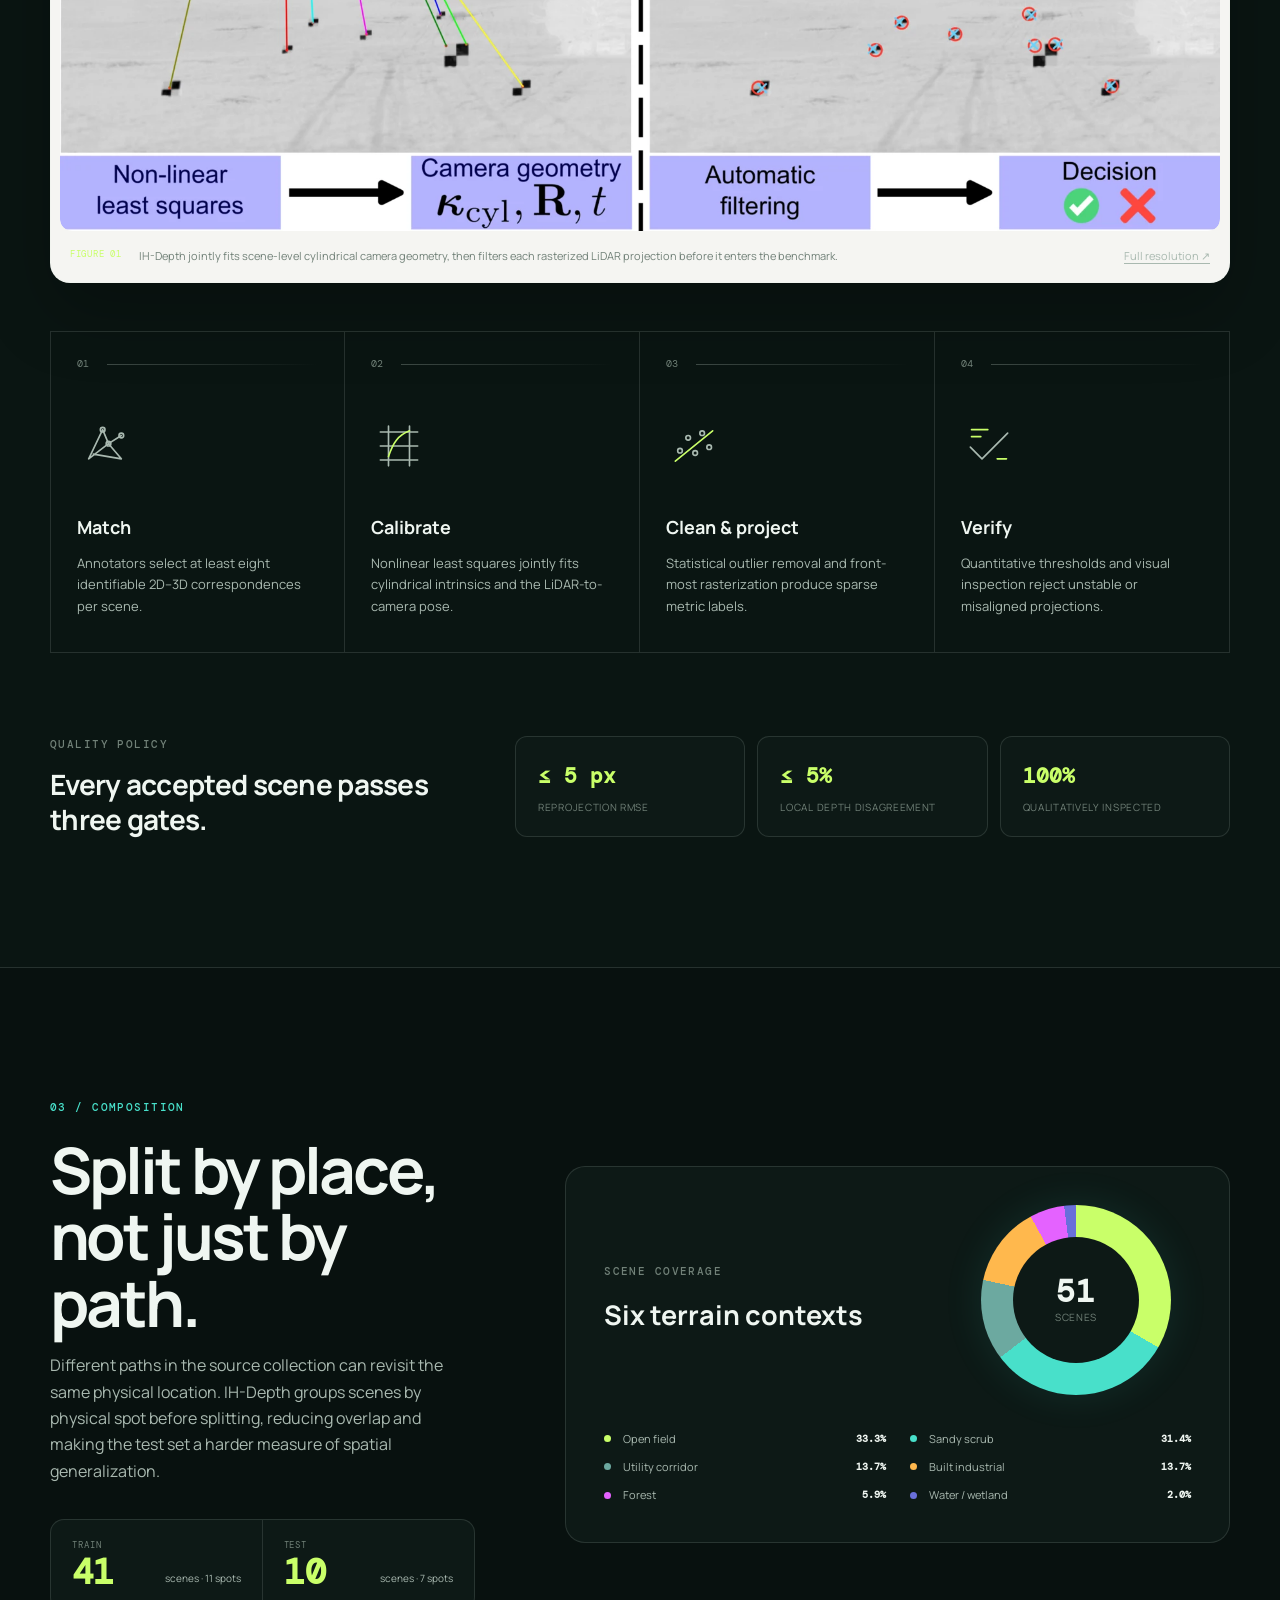
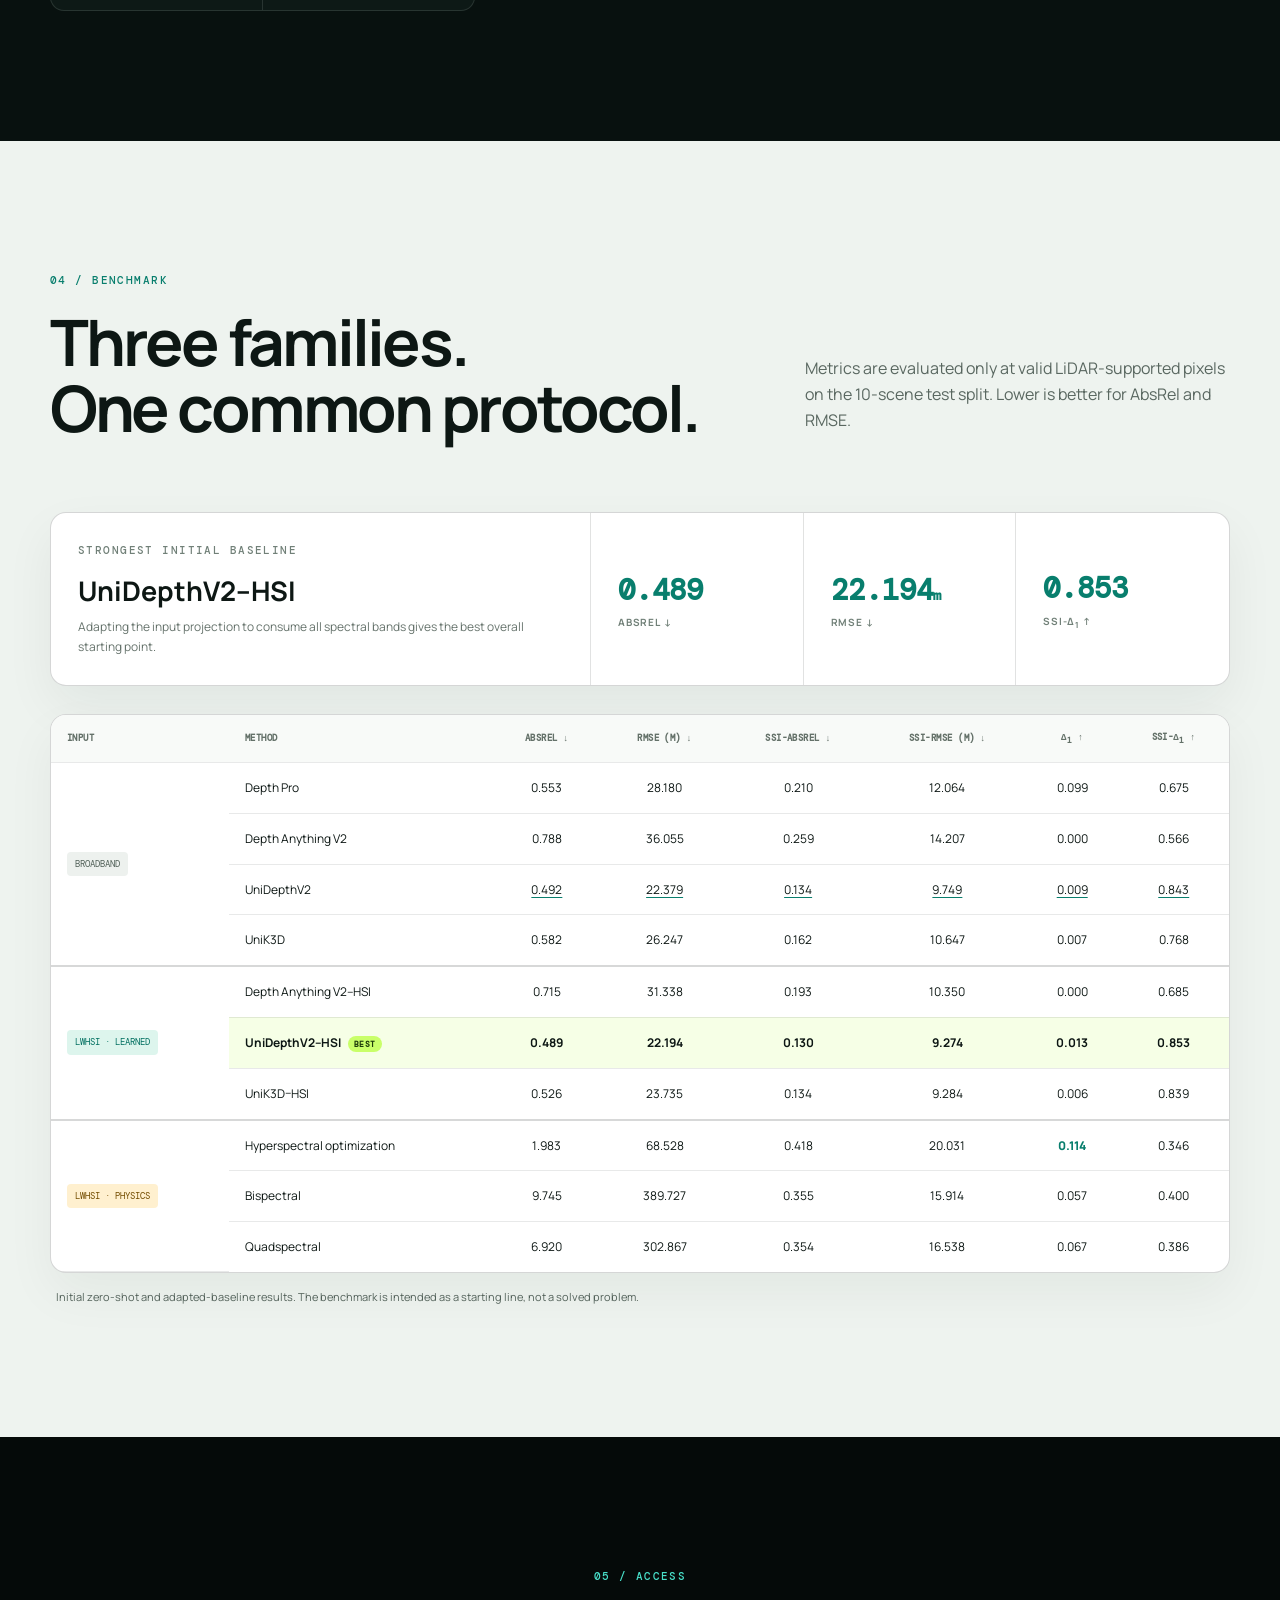
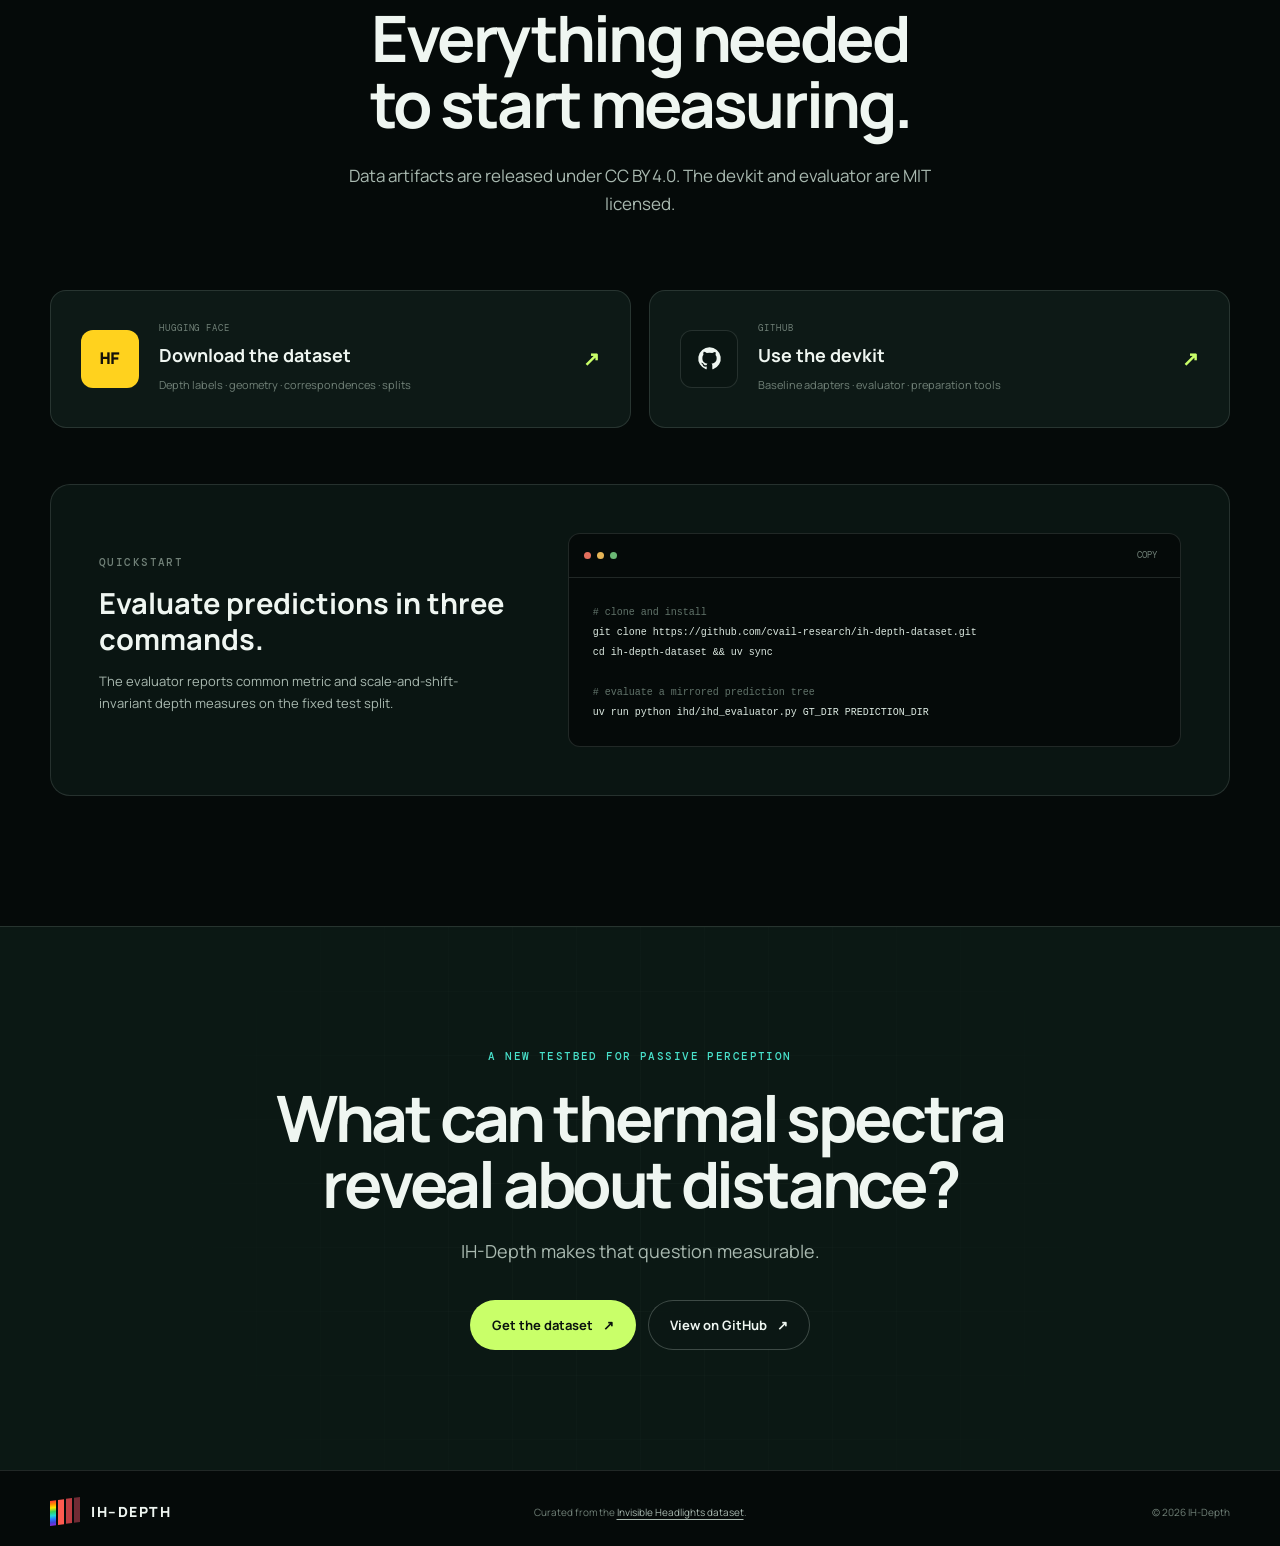
==== commit 71fe262d: "refine: encode IH modalities in logo" ====
--- a/static/ih-depth/index.html
+++ b/static/ih-depth/index.html
@@ -24,7 +24,7 @@
   <header class="site-header" data-header>
     <div class="shell nav-wrap">
       <a class="wordmark" href="#top" aria-label="IH-Depth home">
-        <span class="wordmark-mark" aria-hidden="true"><i></i><i></i><i></i></span>
+        <span class="wordmark-mark" aria-hidden="true"><i></i><i></i><i></i><i></i></span>
         <span>IH–DEPTH</span>
       </a>
       <button class="nav-toggle" type="button" aria-label="Open navigation" aria-expanded="false" data-nav-toggle>
@@ -332,7 +332,7 @@
 
   <footer class="footer">
     <div class="shell footer-inner">
-      <a class="wordmark" href="#top"><span class="wordmark-mark" aria-hidden="true"><i></i><i></i><i></i></span><span>IH–DEPTH</span></a>
+      <a class="wordmark" href="#top"><span class="wordmark-mark" aria-hidden="true"><i></i><i></i><i></i><i></i></span><span>IH–DEPTH</span></a>
       <p>Curated from the <a href="https://registry.opendata.aws/darpa-invisible-headlights/" target="_blank" rel="noreferrer">Invisible Headlights dataset</a>.</p>
       <p>© 2026 IH-Depth</p>
     </div>
--- a/static/ih-depth/style.css
+++ b/static/ih-depth/style.css
@@ -61,10 +61,11 @@
 }
 .nav-wrap { height: 76px; display: flex; align-items: center; justify-content: space-between; }
 .wordmark { display: inline-flex; gap: 11px; align-items: center; color: var(--ink); font-size: 14px; font-weight: 800; letter-spacing: .11em; text-decoration: none; }
-.wordmark-mark { display: grid; width: 25px; height: 25px; grid-template-columns: repeat(3, 1fr); gap: 2px; transform: skewY(-8deg); }
-.wordmark-mark i { display: block; background: var(--cyan); }
-.wordmark-mark i:nth-child(2) { background: var(--acid); }
-.wordmark-mark i:nth-child(3) { background: var(--amber); }
+.wordmark-mark { display: grid; width: 30px; height: 25px; grid-template-columns: repeat(4, 1fr); gap: 2px; transform: skewY(-8deg); }
+.wordmark-mark i { display: block; background: linear-gradient(180deg, #ff3b30 0%, #ff8a00 14%, #ffe600 28%, #35d05b 44%, #20d8d8 60%, #2878ff 74%, #3f42d7 87%, #8a2be2 100%); }
+.wordmark-mark i:nth-child(2) { background: #ff5b50; }
+.wordmark-mark i:nth-child(3) { background: #bd3d42; }
+.wordmark-mark i:nth-child(4) { background: #702b34; }
 .nav-links { display: flex; align-items: center; gap: 28px; }
 .nav-links a { color: var(--ink-soft); font-size: 13px; font-weight: 600; text-decoration: none; transition: color .2s ease; }
 .nav-links a:hover { color: var(--ink); }
